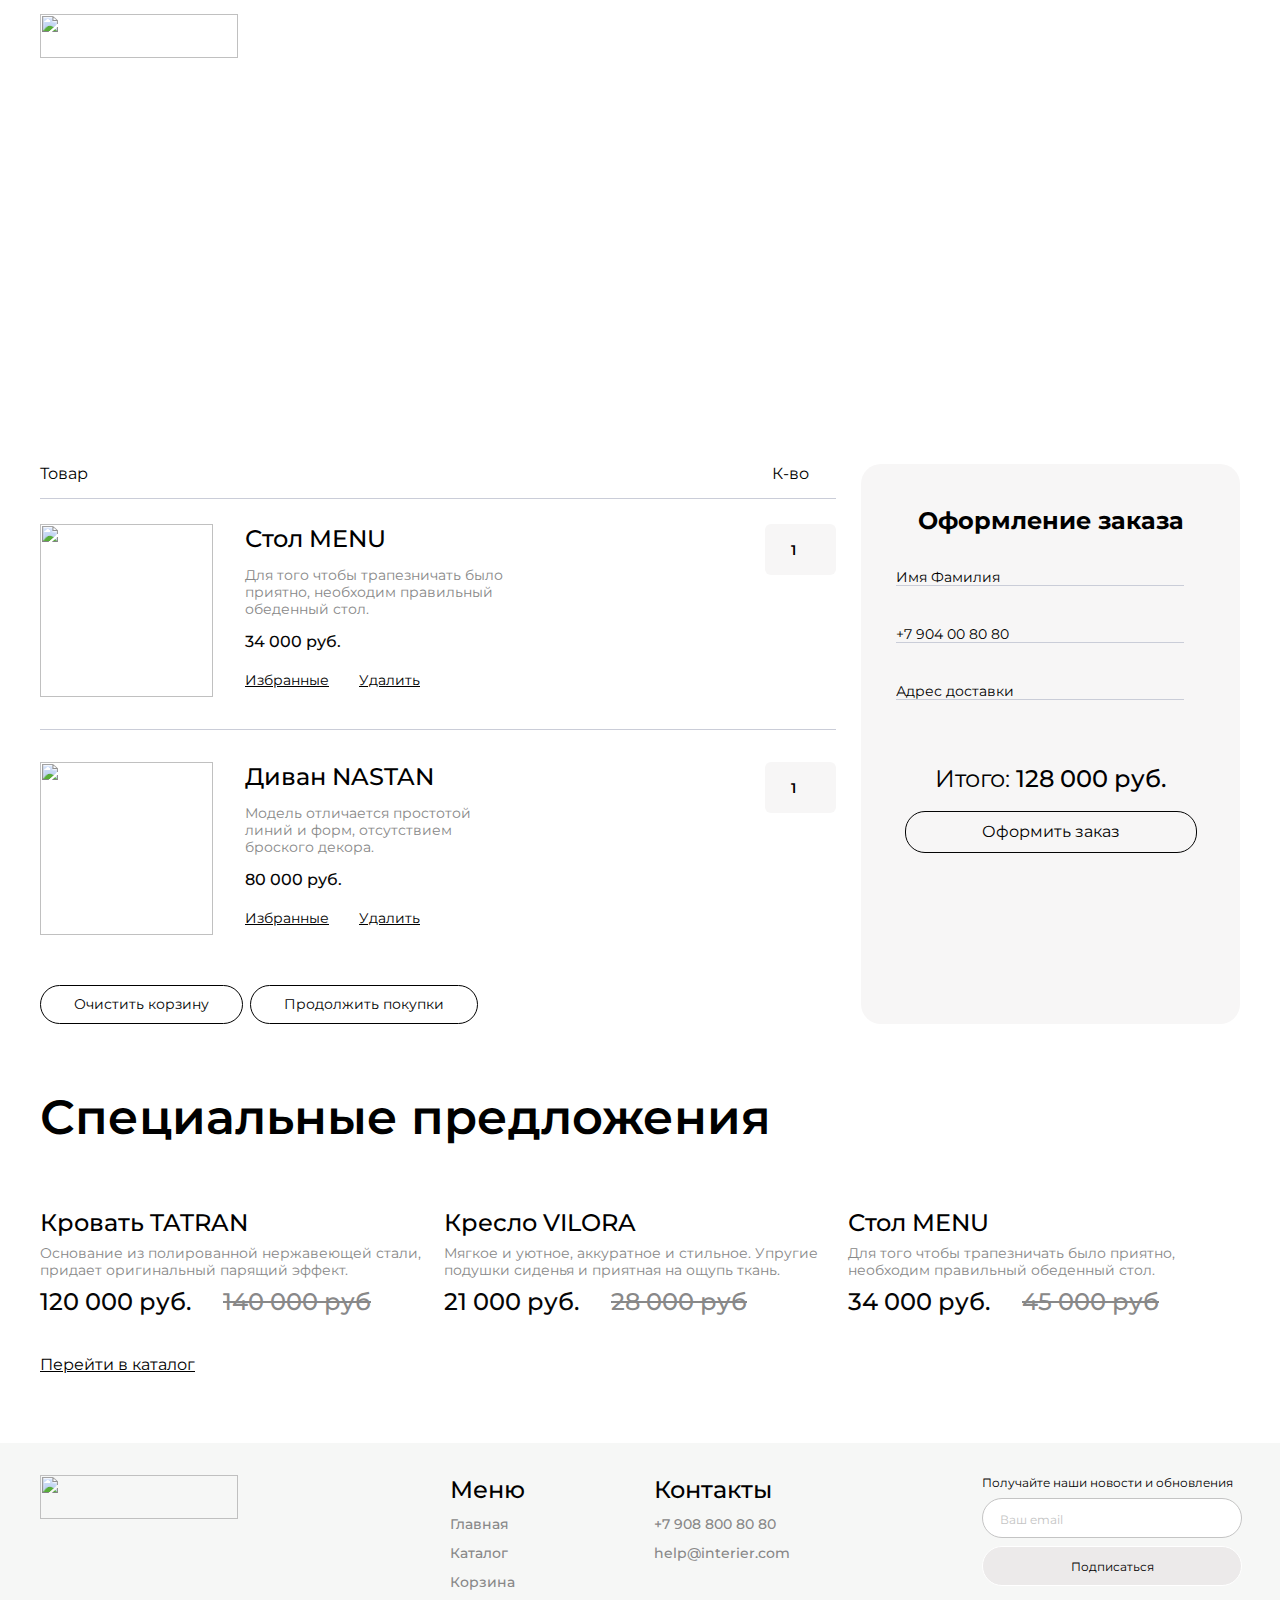
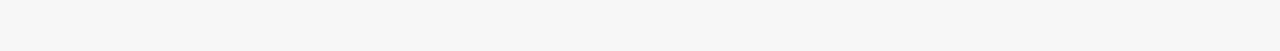
==== cart.html @ 1eb5e2a5 "Add files via upload" ====
<!DOCTYPE html>
<html lang="en">
<head>
    <meta charset="UTF-8">
    <meta name="viewport" content="width=device-width, initial-scale=1.0">
    <title>Магазин</title>
    <link rel="stylesheet" href="style.css">
</head>
<body>
    <section class="top top_cart center">
        <header class="header">
            <a href="index.html"><img class="logo" src="images/logo.svg"></a>
            <input class="header__input" type="text" placeholder="Поиск">
            <nav class="header__nav">
                <ul class="header__list">
                    <li><a class="header__link" href="catalog.html">Каталог</a></li>
                    <li><a class="header__link" href="cart.html">Корзина</a></li>
                </ul>
            </nav>
        </header>
        <h1 class="top__heading">Корзина</h1>
    </section>
    <section class="cart center">
        <div class="cart__content">
            <div class="cart__info">
                <p class="cart__text">Товар</p>
                <p class="cart__text">К-во</p>
            </div>
            <div class="cart__items">
                <div class="cart__item">
                    <div class="cart__item-left">
                        <img src="images/product6.jpeg" alt="" class="cart__item-image">
                        <div class="cart__item-info">
                            <h1 class="cart__item-name">Стол MENU</h1>
                            <p class="cart__item-description">Для того чтобы трапезничать было приятно, необходим правильный обеденный стол.</p>
                            <p class="cart__item-price">34 000 руб.</p>
                            <div class="cart__item-urls">
                                <a href="" class="cart__item-url">Избранные</a>
                                <a href="" class="cart__item-url">Удалить</a>
                            </div>
                        </div>
                    </div>
                    <input type="number" min="1" value="1" class="cart__item-input">
                </div>
                <div class="cart__item">
                    <div class="cart__item-left">
                        <img src="images/product9.jpeg" alt="" class="cart__item-image">
                        <div class="cart__item-info">
                            <h1 class="cart__item-name">Диван NASTAN</h1>
                            <p class="cart__item-description">Модель отличается простотой линий и форм, отсутствием броского декора. </p>
                            <p class="cart__item-price">80 000 руб.</p>
                            <div class="cart__item-urls">
                                <a href="" class="cart__item-url">Избранные</a>
                                <a href="" class="cart__item-url">Удалить</a>
                            </div>
                        </div>
                    </div>
                    <input type="number" min="1" value="1" class="cart__item-input">
                </div>
            </div>
            <div class="cart__buttons">
                <button class="cart__button">Очистить корзину</button>
                <button class="cart__button">Продолжить покупки</button>
            </div>
        </div>
        <form action="" class="cart__form">
            <h1 class="cart__form-heading">Оформление заказа</h1>
            <div class="cart__form-inputs">
                <input type="text" placeholder="Имя Фамилия" class="cart__form-input">
                <input type="tel" placeholder="+7 904 00 80 80" class="cart__form-input">
                <input type="text" placeholder="Адрес доставки" class="cart__form-input">
            </div>
            <h1 class="cart__form-total">Итого: <span class="cart__form-price">128 000 руб.</span></h1>
            <button class="cart__form-button">Оформить заказ</button>
        </form>
    </section>
    <section class="product-box center">
        <h2 class="product-box__text">Специальные предложения</h2>
        <section class="product-content">
            <article class="product">    
                <img src="images/catalog-1.jpeg" alt="">
                <h3 class="product__name">Кровать TATRAN</h3>
                <p class="product__description">Основание из полированной нержавеющей стали, придает оригинальный парящий эффект.</p>
                <div class="prices">
                    <p class="product__price">120 000 руб.</p>
                    <p class="product__price product__price_crossed">140 000 руб</p>
                </div>
            </article>
            <article class="product">    
                <img src="images/product5.jpeg" alt="">
                <h3 class="product__name">Кресло VILORA</h3>
                <p class="product__description">Мягкое и уютное, аккуратное и стильное. Упругие подушки сиденья и приятная на ощупь ткань. </p>
                <div class="prices">
                    <p class="product__price">21 000 руб.</p>
                    <p class="product__price product__price_crossed">28 000 руб</p>
                </div>
            </article>
            <article class="product">    
                <img src="images/catalog-3.jpeg" alt="">
                <h3 class="product__name">Стол MENU</h3>
                <p class="product__description">Для того чтобы трапезничать было приятно, необходим правильный обеденный стол.</p>
                <div class="prices">
                    <p class="product__price">34 000 руб.</p>
                    <p class="product__price product__price_crossed">45 000 руб</p>
                </div>
            </article>
        </section>
    </section>
    <div class="link-box center">
        <a href="" class="link-box__link">Перейти в каталог</a>
    </div>
    <footer class="footer center">
        <a href="index.html"><img src="images/darklogo.svg" alt="" class="logo"></a>
        <div class="footer__content">
            <div class="footer__info">
                <nav class="footer__item">
                    <h3 class="footer__text">Меню</h3>
                    <a href="" class="footer__url" href="index.html">Главная</a>
                    <a href="" class="footer__url" href="catalog.html">Каталог</a>
                    <a href="" class="footer__url" href="cart.html">Корзина</a>
                </nav>
                <div class="footer__item">
                    <h3 class="footer__text">Контакты</h3>
                    <a class="footer__url" href="tel:79088008080">+7 908 800 80 80</a>
                    <a class="footer__url" href="mailto:help@interier.com">help@interier.com</a>
                    <div class="networks">
                        <a href="/images/vk.svg"><img src="images/vk.svg" alt=""></a>
                        <a href="/images/telegram.svg"><img src="images/telegram.svg" alt=""></a>
                        <a href="/images/dzen.svg"><img src="images/dzen.svg" alt=""></a>
                    </div>
                </div>
            </div>
            <form action="" class="news">
                <p class="news__text">Получайте наши новости и обновления</p>
                <input class="news__input" placeholder="Ваш email" type="email">
                <button class="news__button">Подписаться</button>
            </form>
        </div>
    </footer>
</body>
</html>
---- style.css ----
@import url("https://fonts.googleapis.com/css2?family=Montserrat:wght@400;500;600;700&display=swap");
.top_cart {
  background-image: url(./images/cart_header.jpeg);
  height: 400px;
}

.top__heading {
  color: rgb(255, 255, 255);
  font-size: 64px;
  font-weight: 600;
  line-height: 70px;
  letter-spacing: 0%;
  text-align: left;
  margin-top: 127px;
}

.cart {
  display: grid;
  grid-template-columns: repeat(12, 1fr);
  margin-top: 64px;
}
.cart__content {
  grid-column: span 8;
}
.cart__form {
  grid-column: span 4;
}
.cart__info {
  display: flex;
  justify-content: space-between;
  border-bottom: 0.5px solid rgb(202, 205, 216);
}
.cart__text {
  color: rgb(0, 0, 0);
  font-size: 16px;
  font-weight: 400;
  line-height: 20px;
  letter-spacing: 0px;
  text-align: left;
  padding-bottom: 14px;
}
.cart__text:last-child {
  margin-right: 27px;
}
.cart__items {
  display: flex;
  gap: 32px;
  flex-direction: column;
}
.cart__items div:last-child {
  border: none;
  padding: 0;
  margin: 0;
}
.cart__item {
  margin-top: 25px;
  display: flex;
  justify-content: space-between;
  border-bottom: 0.5px solid rgb(202, 205, 216);
  padding-bottom: 32px;
}
.cart__item-left {
  display: flex;
  gap: 32px;
}
.cart__item-image {
  width: 173px;
  height: 173px;
}
.cart__item-info {
  display: flex;
  flex-direction: column;
  gap: 14px;
}
.cart__item-name {
  color: rgb(0, 0, 0);
  font-size: 24px;
  font-weight: 500;
  line-height: 29px;
  letter-spacing: 0px;
  text-align: left;
}
.cart__item-description {
  color: rgb(136, 136, 136);
  font-size: 14px;
  font-weight: 400;
  line-height: 17px;
  letter-spacing: 0%;
  text-align: left;
  width: 276px;
}
.cart__item-price {
  color: rgb(5, 5, 5);
  font-size: 16px;
  font-weight: 500;
  line-height: 20px;
  letter-spacing: 0%;
}
.cart__item-urls {
  display: flex;
  gap: 30px;
}
.cart__item-url {
  color: rgb(0, 0, 0);
  font-size: 14px;
  font-weight: 400;
  line-height: 210%;
  letter-spacing: 0px;
  text-align: center;
  text-decoration-line: underline;
}
.cart__item-url:hover {
  color: rgb(136, 136, 136);
  text-decoration: none;
}
.cart__item-input {
  width: 71px;
  height: 51px;
  border-radius: 6px;
  background: rgb(247, 246, 246);
  color: rgb(0, 0, 0);
  font-family: "Montserrat";
  font-size: 14px;
  font-weight: 600;
  line-height: 210%;
  letter-spacing: 0px;
  text-align: center;
  border: none;
}
.cart__buttons {
  display: flex;
  gap: 7px;
}
.cart__button {
  color: rgb(2, 2, 2);
  font-family: "Montserrat";
  font-size: 14px;
  font-weight: 400;
  line-height: 17px;
  letter-spacing: 0px;
  text-align: center;
  padding: 10px 33px;
  box-sizing: border-box;
  border: 1px solid rgb(0, 0, 0);
  border-radius: 50px;
  background: transparent;
  margin-top: 50px;
}
.cart__form {
  border-radius: 20px;
  background: rgb(247, 246, 246);
  padding-top: 42px;
  padding-bottom: 148px;
  text-align: center;
  width: 379px;
  margin-left: 25px;
}
.cart__form-heading {
  color: rgb(0, 0, 0);
  font-size: 24px;
  font-weight: 700;
  line-height: 29px;
  letter-spacing: 0px;
  text-align: center;
}
.cart__form-inputs {
  margin-top: 35px;
  margin-right: 56px;
  margin-left: 35px;
  display: flex;
  flex-direction: column;
  gap: 41px;
  margin-bottom: 64px;
  color: rgb(0, 0, 0);
  font-family: "Montserrat";
  font-size: 14px;
  font-weight: 400;
  line-height: 17px;
  letter-spacing: 0px;
  text-align: center;
}
.cart__form-input {
  border: none;
  border-bottom: 1px solid rgb(202, 205, 216);
  background-color: transparent;
}
.cart__form-input::-moz-placeholder {
  color: rgb(0, 0, 0);
  font-family: "Montserrat";
  font-size: 14px;
  font-weight: 400;
  line-height: 17px;
  letter-spacing: 0px;
}
.cart__form-input::placeholder {
  color: rgb(0, 0, 0);
  font-family: "Montserrat";
  font-size: 14px;
  font-weight: 400;
  line-height: 17px;
  letter-spacing: 0px;
}
.cart__form-total {
  color: rgb(0, 0, 0);
  font-size: 24px;
  font-weight: 400;
  line-height: 29px;
  letter-spacing: 0px;
}
.cart__form-price {
  font-weight: 500;
}
.cart__form-button {
  box-sizing: border-box;
  border: 1px solid rgb(4, 4, 4);
  border-radius: 20px;
  padding: 10px 76px;
  margin-top: 18px;
  font-family: "Montserrat";
  background: transparent;
  font-size: 16px;
  font-weight: 400;
  line-height: 20px;
  letter-spacing: 0px;
  text-align: center;
}

* {
  margin: 0;
  padding: 0;
}

body {
  font-family: "Montserrat";
}

header {
  height: 76px;
  display: flex;
  justify-content: space-between;
  align-items: center;
  border-bottom: 0.5px solid rgba(255, 255, 255, 0.8);
}

ul {
  list-style-type: none;
}

.top {
  background-repeat: no-repeat;
  background-size: cover;
}

.top_index {
  background-image: url(./images/index.jpeg);
  height: 735px;
}

.top_catalog {
  background-image: url(./images/catalog.jpeg);
  height: 400px;
}

.top__text {
  font-size: 64px;
  font-weight: 600;
  line-height: 70px;
  letter-spacing: 0%;
  color: white;
  margin-top: 127px;
}

.logo {
  font-size: 36px;
  font-weight: 600;
  line-height: 44px;
  letter-spacing: 0%;
  text-align: left;
  width: 198px;
  height: 44px;
}

.header__list {
  display: flex;
  align-items: center;
  gap: 32px;
}

.header__input {
  box-sizing: border-box;
  border: 1px solid rgb(255, 255, 255);
  border-radius: 20px;
  width: 288px;
  height: 41px;
  background: transparent;
  padding-left: 32px;
}

.header__input::-moz-placeholder {
  color: rgb(255, 255, 255);
  font-family: "Montserrat";
  font-size: 16px;
  font-weight: 400;
  line-height: 20px;
  letter-spacing: 0%;
  text-align: left;
}

.header__input::placeholder {
  color: rgb(255, 255, 255);
  font-family: "Montserrat";
  font-size: 16px;
  font-weight: 400;
  line-height: 20px;
  letter-spacing: 0%;
  text-align: left;
}

.header__nav {
  width: 190px;
  display: flex;
  flex-direction: row;
  justify-content: center;
}

.header__link {
  font-size: 16px;
  line-height: 20px;
  text-decoration: none;
  color: white;
  font-weight: 400;
}

.header__link:hover, .footer__url:hover, .filters__url:hover {
  text-decoration: underline;
}

.start {
  color: #fff;
}

.start__text {
  font-size: 64px;
  font-weight: 600;
  line-height: 70px;
  letter-spacing: 0%;
  text-align: left;
  margin-top: 64px;
  margin-bottom: 16px;
}

.start__text2 {
  font-size: 24px;
  line-height: 32px;
  margin-bottom: 16px;
  font-weight: 400;
}

.start__link {
  font-size: 16px;
  line-height: 24px;
  color: #fff;
}

.start__link:hover {
  text-decoration: none;
}

.filters-box {
  margin-top: 64px;
  margin-bottom: 41px;
  display: flex;
  justify-content: space-between;
  align-items: baseline;
}

.filters {
  display: flex;
  gap: 10px;
}

.filter {
  font-family: "Montserrat";
  font-size: 16px;
  font-weight: 500;
  line-height: 20px;
  letter-spacing: 0%;
  text-align: left;
  box-sizing: border-box;
  border: 1px solid rgb(196, 196, 196);
  border-radius: 20px;
  padding: 10px 23px;
  background-color: white;
}

.filter__triangle {
  margin-left: 10px;
}

.filters__url {
  font-size: 16px;
  font-weight: 400;
  line-height: 32px;
  letter-spacing: 0%;
  text-decoration: none;
  color: black;
}

.for-box {
  margin-top: 64px;
}

.for-box__text {
  font-size: 48px;
  font-weight: 600;
  line-height: 59px;
  letter-spacing: 0%;
  margin-bottom: 32px;
}

.for {
  display: grid;
  gap: 32px;
  grid-template-columns: repeat(12, 1fr);
  grid-template-rows: 1fr 1fr;
}

.for__item {
  height: 415px;
  grid-column: span 4;
  color: rgb(255, 255, 255);
  font-family: "Montserrat";
  font-size: 34px;
  font-weight: 600;
  line-height: 41px;
  letter-spacing: 0%;
  display: flex;
  align-items: center;
  justify-content: center;
}

.for__item_big {
  grid-column: span 6;
}

.for__item_1 {
  background: url(images/for-1.jpeg);
}

.for__item_2 {
  background: url(images/for-2.jpeg);
}

.for__item_3 {
  background: url(images/for-3.jpeg);
}

.for__item_4 {
  background: url(images/for-4.jpeg);
}

.for__item_5 {
  background: url(images/for-5.jpeg);
}

.product-content {
  display: flex;
  flex-wrap: wrap;
  gap: 13px;
}

.product-box {
  margin-top: 64px;
}

.product {
  width: 391px;
}

.product-box__text {
  font-weight: 600;
  font-size: 48px;
  line-height: 59px;
  color: #000000;
  margin-bottom: 32px;
}

.product__name {
  font-weight: 500;
  font-size: 24px;
  line-height: 29px;
  color: #000000;
  margin-bottom: 8px;
  margin-top: 10px;
}

.product__description {
  font-size: 14px;
  line-height: 17px;
  color: #888888;
  margin-bottom: 8px;
}

.product__price {
  font-weight: 500;
  font-size: 24px;
  line-height: 29px;
  color: #050505;
  padding-bottom: 19px;
}

.product__price_crossed {
  text-decoration-line: line-through;
  color: #888888;
}

.prices {
  display: flex;
  gap: 32px;
}

.center {
  padding-left: calc(50% - 600px);
  padding-right: calc(50% - 600px);
}

.link-box {
  margin-top: 20px;
  margin-bottom: 30px;
  color: black;
  height: 58px;
}

.link-box__link {
  color: black;
}

footer {
  background-color: #F6F7F6;
  display: flex;
  padding-top: 32px;
  padding-bottom: 58px;
}

.footer__item {
  display: flex;
  flex-direction: column;
  gap: 12px;
}

.footer__info {
  display: flex;
  gap: 129px;
}

.footer__content {
  display: flex;
  flex-direction: row;
  margin-left: 212px;
}

.footer__text {
  font-weight: 500;
  font-size: 24px;
  line-height: 29px;
  color: #000;
}

.footer__url {
  font-weight: 500;
  font-size: 14px;
  line-height: 17px;
  color: #888;
  text-decoration: none;
}

.networks {
  display: flex;
  gap: 20px;
}

.news {
  display: flex;
  flex-direction: column;
  margin-left: 192px;
}

.news__text {
  font-size: 12px;
  font-weight: 400;
  line-height: 15px;
  letter-spacing: 0%;
  text-align: left;
  margin-bottom: 8px;
}

.news__input {
  background: #FFFFFF;
  border: 1px solid #C4C4C4;
  box-sizing: border-box;
  border-radius: 20px;
  font-weight: normal;
  font-size: 15px;
  line-height: 18px;
  color: #c4c4c4;
  width: 260px;
  height: 40px;
  padding-left: 17px;
}

.news__input::-moz-placeholder {
  color: rgb(196, 196, 196);
  font-family: "Montserrat";
  font-size: 12px;
  font-weight: 400;
  line-height: 15px;
  letter-spacing: 0%;
  text-align: left;
}

.news__input::placeholder {
  color: rgb(196, 196, 196);
  font-family: "Montserrat";
  font-size: 12px;
  font-weight: 400;
  line-height: 15px;
  letter-spacing: 0%;
  text-align: left;
}

.news__button {
  background: rgba(222, 215, 215, 0.41);
  border: 1px solid #FFFFFF;
  box-sizing: border-box;
  border-radius: 20px;
  width: 260px;
  height: 40px;
  font-size: 15px;
  line-height: 18px;
  color: #000;
  margin-top: 8px;
  color: rgb(0, 0, 0);
  font-family: "Montserrat";
  font-size: 12px;
  font-weight: 400;
  line-height: 15px;
  letter-spacing: 0%;
}/*# sourceMappingURL=style.css.map */
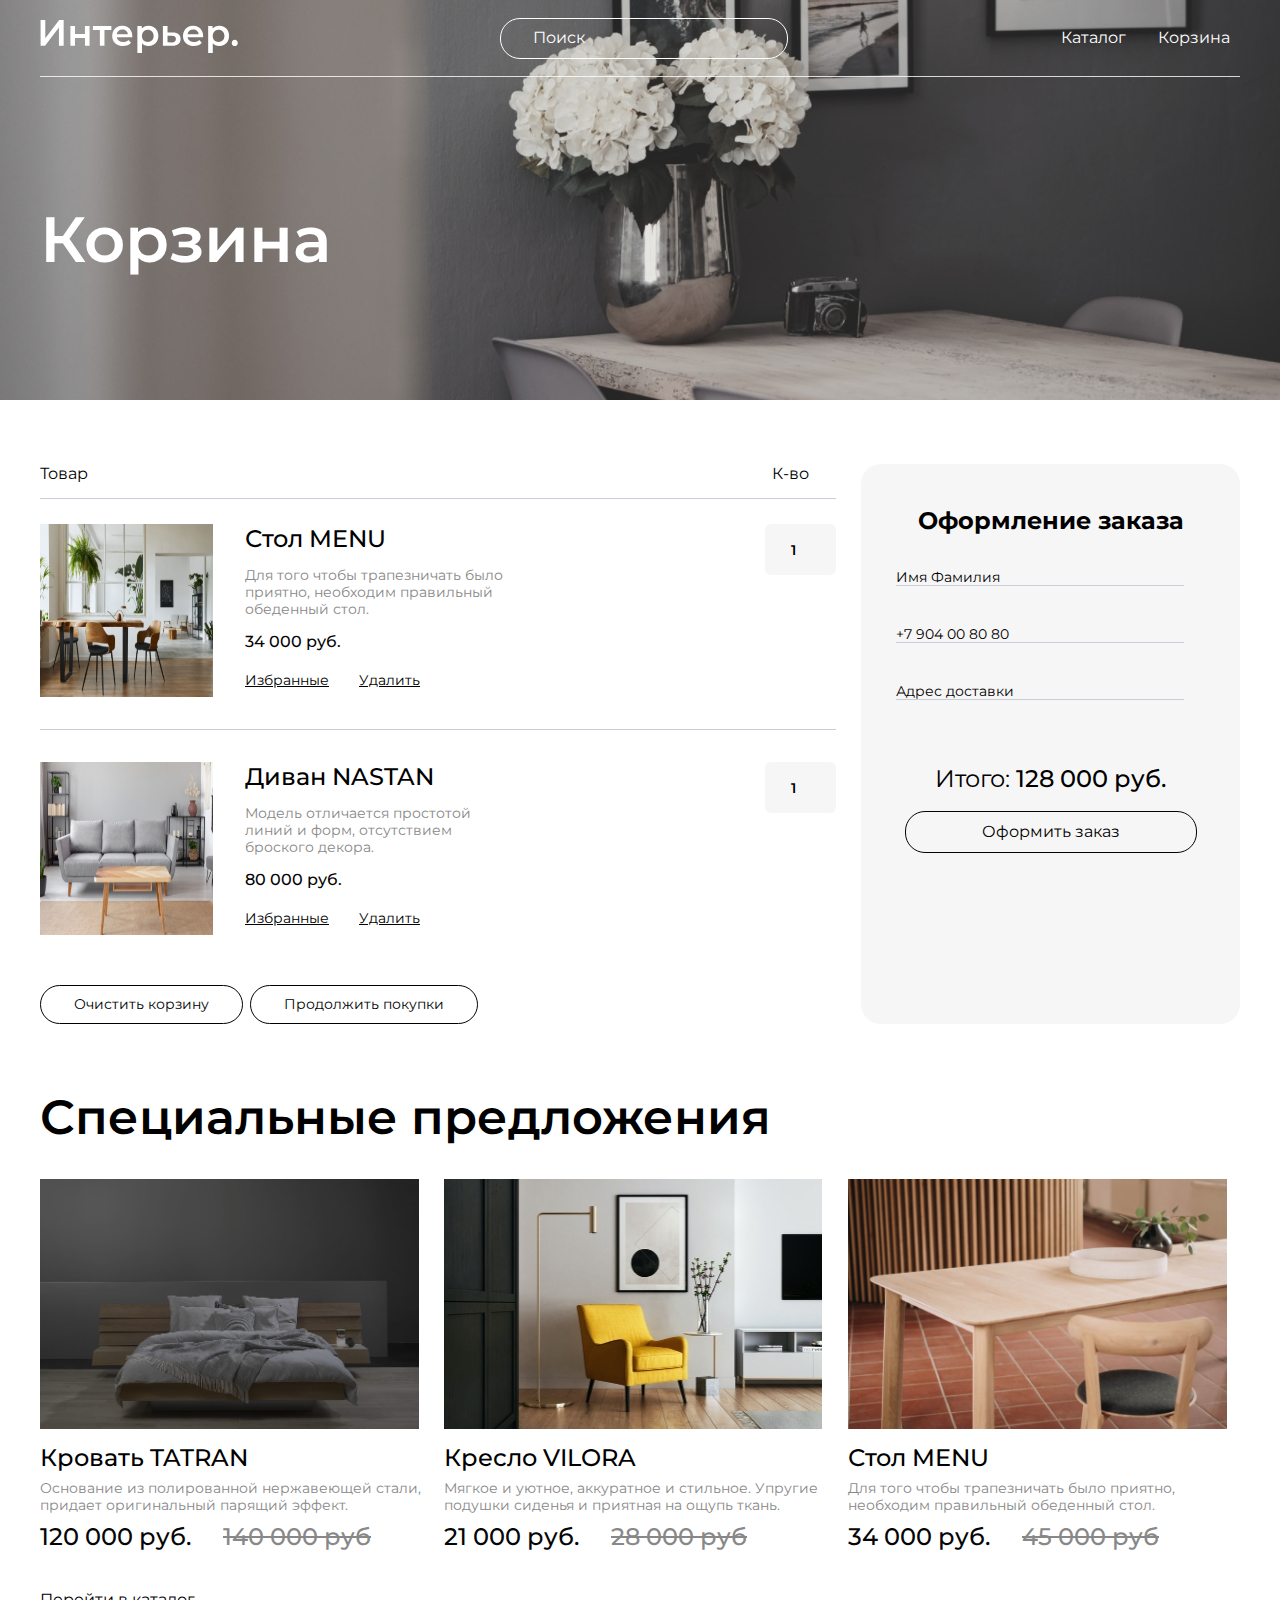
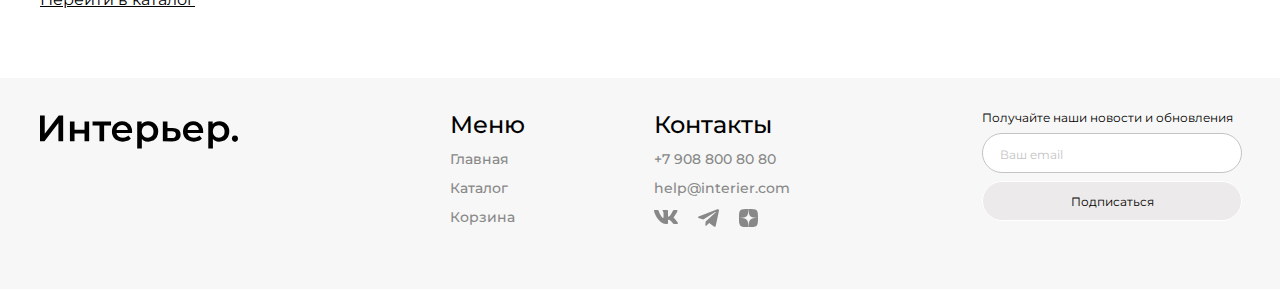
==== commit b0f4b6de: "filters" ====
--- a/cart.html
+++ b/cart.html
@@ -71,7 +71,7 @@
                 <input type="text" placeholder="Адрес доставки" class="cart__form-input">
             </div>
             <h1 class="cart__form-total">Итого: <span class="cart__form-price">128 000 руб.</span></h1>
-            <button class="cart__form-button">Оформить заказ</button>
+            <button class="cart__form-button" type="submit">Оформить заказ</button>
         </form>
     </section>
     <section class="product-box center">
--- a/style.css
+++ b/style.css
@@ -225,35 +225,8 @@
   text-align: center;
 }
 
-* {
-  margin: 0;
-  padding: 0;
-}
-
-body {
-  font-family: "Montserrat";
-}
-
-header {
-  height: 76px;
-  display: flex;
-  justify-content: space-between;
-  align-items: center;
-  border-bottom: 0.5px solid rgba(255, 255, 255, 0.8);
-}
-
-ul {
-  list-style-type: none;
-}
-
-.top {
-  background-repeat: no-repeat;
-  background-size: cover;
-}
-
-.top_index {
-  background-image: url(./images/index.jpeg);
-  height: 735px;
+fieldset {
+  border: none;
 }
 
 .top_catalog {
@@ -268,6 +241,353 @@
   letter-spacing: 0%;
   color: white;
   margin-top: 127px;
+}
+
+.filters-box {
+  margin-top: 64px;
+  margin-bottom: 41px;
+  display: flex;
+  justify-content: space-between;
+  align-items: baseline;
+}
+
+.filters {
+  display: flex;
+  gap: 10px;
+}
+.filters__url {
+  font-size: 16px;
+  font-weight: 400;
+  line-height: 32px;
+  letter-spacing: 0%;
+  text-decoration: none;
+  color: black;
+}
+
+.filter {
+  font-family: "Montserrat";
+  font-size: 16px;
+  font-weight: 500;
+  line-height: 20px;
+  letter-spacing: 0%;
+  text-align: left;
+  box-sizing: border-box;
+  border: 1px solid rgb(196, 196, 196);
+  border-radius: 20px;
+  padding: 10px 23px;
+  background-color: white;
+}
+
+.form {
+  display: none;
+  flex-direction: column;
+  box-sizing: border-box;
+  padding: 40px 48px;
+  position: absolute;
+  background-color: white;
+  top: 515px;
+  right: 575px;
+  box-shadow: 2px 2px 2px rgba(0, 0, 0, 0.2), -2px -2px 2px rgba(0, 0, 0, 0.2);
+}
+.form__content {
+  display: flex;
+  justify-content: space-between;
+  padding-bottom: 36px;
+}
+.form__time-radio {
+  display: none;
+}
+.form__time-radio + label {
+  position: relative;
+  cursor: pointer;
+  padding-left: 29px;
+}
+.form__time-radio + label::before {
+  content: "";
+  box-sizing: border-box;
+  border: 1px solid rgb(136, 136, 136);
+  border-radius: 50%;
+  width: 15px;
+  height: 15px;
+  position: absolute;
+  left: 0;
+  top: 1px;
+}
+.form__time-radio:checked + label:after {
+  content: "";
+  position: absolute;
+  left: 6px;
+  top: 30%;
+  transform: translateY(-50%);
+  width: 6.5px;
+  height: 4.5px;
+  border: solid #000;
+  border-width: 0px 0px 1px 1px;
+  transform: rotate(-55deg) translateY(-50%);
+}
+.form__time-radio:checked + label::before {
+  border-color: black;
+}
+.form__runner::-webkit-slider-thumb {
+  -webkit-appearance: none;
+  appearance: none;
+}
+.form__runner::-webkit-slider-runnable-track {
+  -webkit-appearance: none;
+  appearance: none;
+  height: 1px;
+  background: #000;
+}
+.form__runner::-moz-range-thumb {
+  -moz-appearance: none;
+  appearance: none;
+  width: 8px;
+  height: 8px;
+  background: #000;
+  border-radius: 50%;
+}
+.form__runner::-moz-range-track {
+  -moz-appearance: none;
+  appearance: none;
+  height: 1px;
+  background: #000;
+}
+.form__runners {
+  position: relative;
+}
+.form__runner:last-child {
+  position: absolute;
+  left: 0;
+}
+.form__runner-heading {
+  color: rgb(0, 0, 0);
+  font-size: 14px;
+  font-weight: 400;
+  line-height: 17px;
+  letter-spacing: 0%;
+  text-align: left;
+}
+.form__fieldset_colors {
+  width: 189px;
+}
+.form__colors {
+  display: flex;
+  flex-wrap: wrap;
+  gap: 14px;
+}
+.form__color {
+  display: none;
+}
+.form__color + label {
+  position: relative;
+  padding-left: 15px;
+  width: 0px;
+  cursor: pointer;
+}
+.form__color + label::before {
+  content: "";
+  box-sizing: border-box;
+  width: 15px;
+  height: 15px;
+  position: absolute;
+  left: 0;
+  top: 1px;
+}
+.form__color:checked + label:after {
+  content: "";
+  position: absolute;
+  left: 6px;
+  top: 30%;
+  transform: translateY(-50%);
+  width: 6.5px;
+  height: 4.5px;
+  border: solid #000;
+  border-width: 0px 0px 1px 1px;
+  transform: rotate(-55deg) translateY(-50%);
+}
+.form__color:checked + label::before {
+  border: 1px solid #000;
+}
+.form__room-type {
+  display: none;
+}
+.form__room-type + label {
+  position: relative;
+  padding-left: 29px;
+  cursor: pointer;
+  color: rgb(0, 0, 0);
+  font-size: 14px;
+  font-weight: 400;
+  line-height: 17px;
+  letter-spacing: 0%;
+  text-align: left;
+}
+.form__room-type:checked + label::before {
+  border: 1px solid #000;
+}
+.form__room-type + label::before {
+  content: "";
+  box-sizing: border-box;
+  border: 1px solid rgb(136, 136, 136);
+  width: 15px;
+  height: 15px;
+  position: absolute;
+  left: 0;
+  top: 1px;
+}
+.form__room-type:checked + label:after {
+  content: "";
+  position: absolute;
+  left: 6px;
+  top: 30%;
+  transform: translateY(-50%);
+  width: 6.5px;
+  height: 4.5px;
+  border: solid #000;
+  border-width: 0px 0px 1px 1px;
+  transform: rotate(-55deg) translateY(-50%);
+}
+.form__button-submit {
+  border: 1px solid black;
+  border-radius: 20px;
+  padding: 10px 0;
+  background: #fff;
+  color: rgb(0, 0, 0);
+  font-family: "Montserrat";
+  font-size: 16px;
+  font-weight: 400;
+  line-height: 20px;
+  letter-spacing: 0px;
+  align-self: flex-end;
+  width: 190px;
+  text-align: center;
+}
+.form__times {
+  display: flex;
+  flex-direction: column;
+  gap: 14px;
+}
+.form__heading {
+  margin-bottom: 14px;
+  color: rgb(0, 0, 0);
+  font-size: 16px;
+  font-weight: 500;
+  line-height: 20px;
+  letter-spacing: 0%;
+  text-align: left;
+}
+.form__heading:first-child {
+  margin-bottom: 16px;
+}
+.form__left {
+  display: flex;
+  gap: 32px;
+  flex-direction: column;
+  margin-right: 65px;
+  width: 190.5px;
+}
+.form__room-types {
+  display: flex;
+  flex-direction: column;
+  gap: 14px;
+  padding-right: 36px;
+}
+.form__fieldset_price {
+  width: 190.5px;
+}
+
+#white + label::before {
+  background: white;
+  border: 1px solid rgb(136, 136, 136);
+}
+
+#black + label::before {
+  background: black;
+}
+
+#gray + label::before {
+  background: gray;
+}
+
+#red + label::before {
+  background: red;
+}
+
+#orange + label::before {
+  background: orange;
+}
+
+#yellow + label::before {
+  background: yellow;
+}
+
+#green + label::before {
+  background: rgb(0, 191, 42);
+}
+
+#light-green + label::before {
+  background: rgb(28, 204, 151);
+}
+
+#blue + label::before {
+  background: rgb(0, 159, 227);
+}
+
+#darkblue + label::before {
+  background: rgb(0, 10, 248);
+}
+
+#purple + label::before {
+  background: rgb(103, 16, 214);
+}
+
+#violet + label::before {
+  background: rgb(157, 13, 181);
+}
+
+#light-pink + label::before {
+  background: rgb(216, 154, 255);
+}
+
+#pink + label::before {
+  background: rgb(255, 101, 166);
+}
+
+* {
+  margin: 0;
+  padding: 0;
+}
+
+body {
+  font-family: "Montserrat";
+}
+
+header {
+  height: 76px;
+  display: flex;
+  justify-content: space-between;
+  align-items: center;
+  border-bottom: 0.5px solid rgba(255, 255, 255, 0.8);
+}
+
+ul {
+  list-style-type: none;
+}
+
+button:hover {
+  background-color: black;
+  color: white;
+  cursor: pointer;
+}
+
+.top {
+  background-repeat: no-repeat;
+  background-size: cover;
+}
+
+.top_index {
+  background-image: url(./images/index.jpeg);
+  height: 735px;
 }
 
 .logo {
@@ -364,46 +684,6 @@
 
 .start__link:hover {
   text-decoration: none;
-}
-
-.filters-box {
-  margin-top: 64px;
-  margin-bottom: 41px;
-  display: flex;
-  justify-content: space-between;
-  align-items: baseline;
-}
-
-.filters {
-  display: flex;
-  gap: 10px;
-}
-
-.filter {
-  font-family: "Montserrat";
-  font-size: 16px;
-  font-weight: 500;
-  line-height: 20px;
-  letter-spacing: 0%;
-  text-align: left;
-  box-sizing: border-box;
-  border: 1px solid rgb(196, 196, 196);
-  border-radius: 20px;
-  padding: 10px 23px;
-  background-color: white;
-}
-
-.filter__triangle {
-  margin-left: 10px;
-}
-
-.filters__url {
-  font-size: 16px;
-  font-weight: 400;
-  line-height: 32px;
-  letter-spacing: 0%;
-  text-decoration: none;
-  color: black;
 }
 
 .for-box {
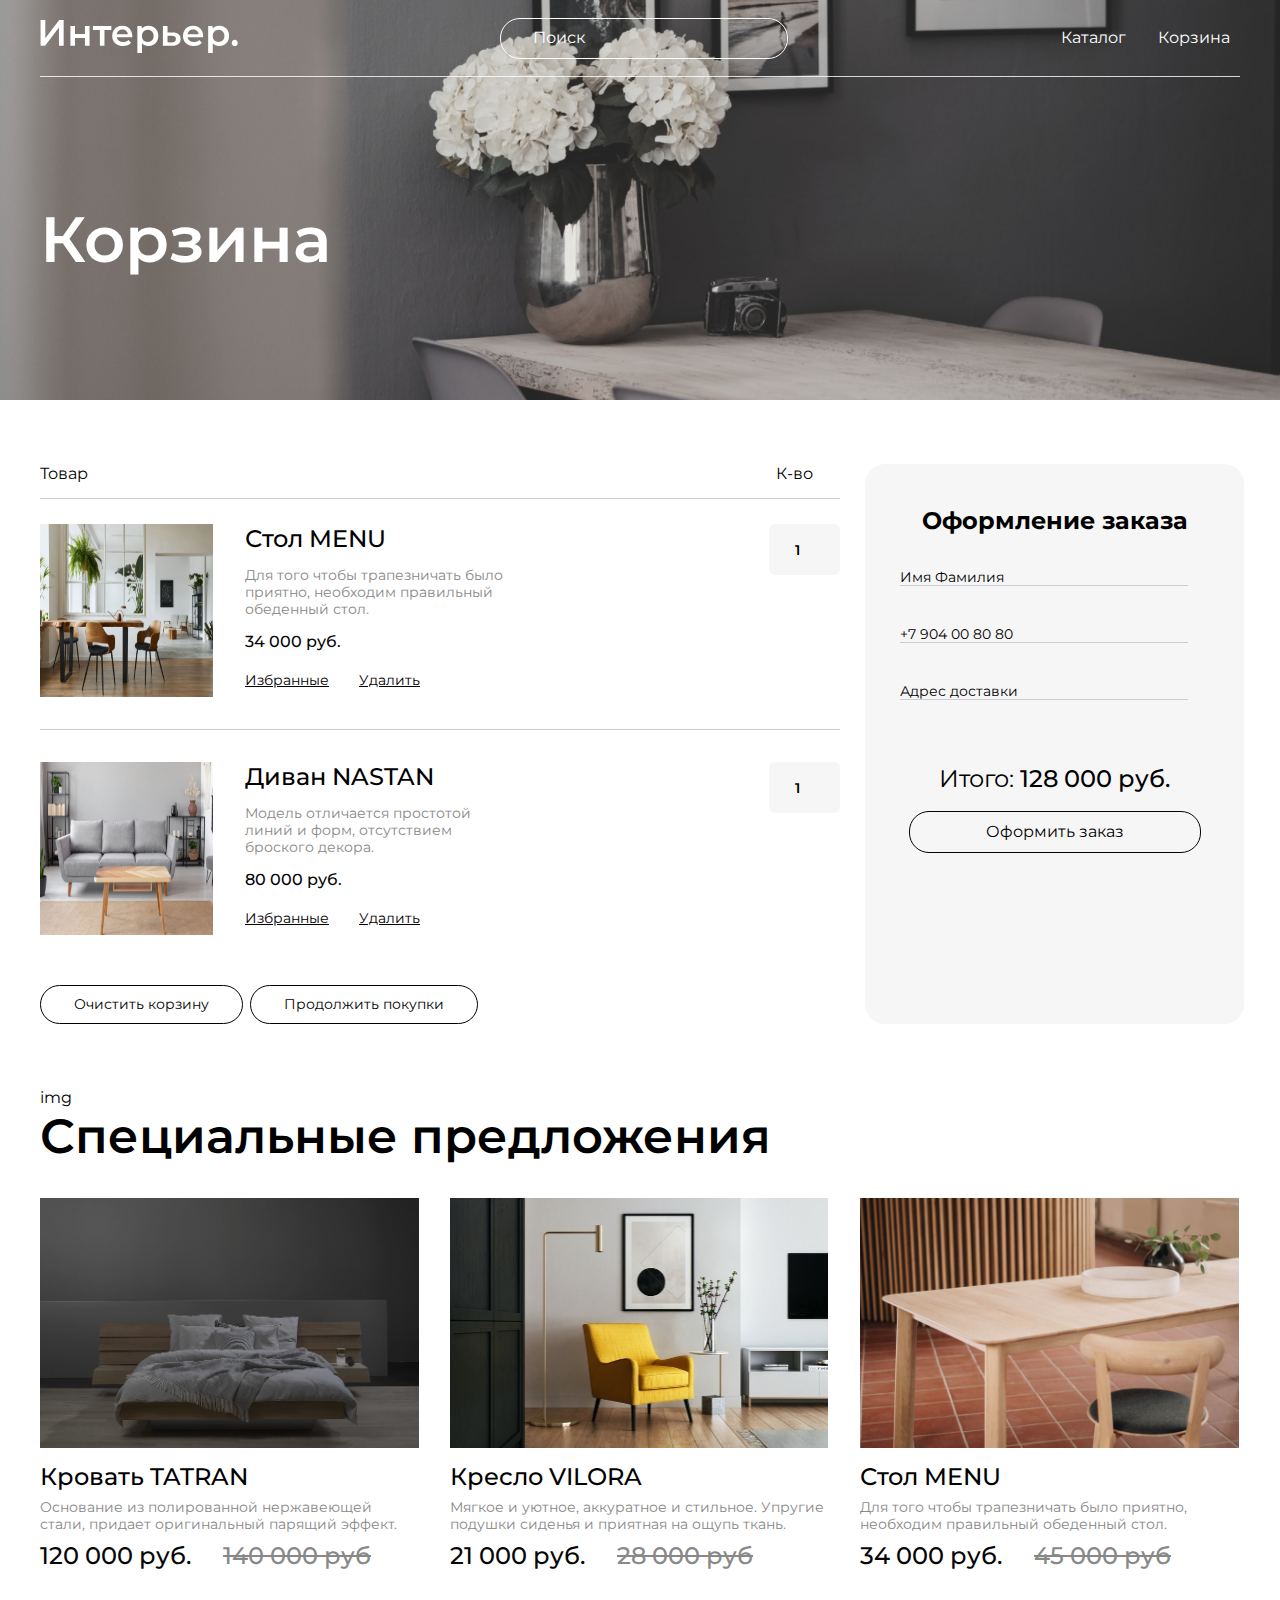
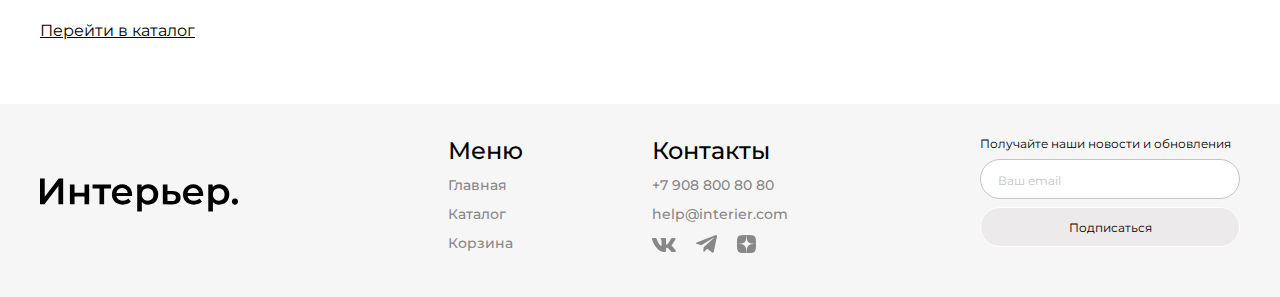
==== commit 4a6993a8: "end" ====
--- a/cart.html
+++ b/cart.html
@@ -9,7 +9,7 @@
 <body>
     <section class="top top_cart center">
         <header class="header">
-            <a href="index.html"><img class="logo" src="images/logo.svg"></a>
+            <a href="index.html"><img class="header__logo" src="images/logo.svg" alt="img"></a>
             <input class="header__input" type="text" placeholder="Поиск">
             <nav class="header__nav">
                 <ul class="header__list">
@@ -17,6 +17,55 @@
                     <li><a class="header__link" href="cart.html">Корзина</a></li>
                 </ul>
             </nav>
+            <div class="header__nav-mob">
+                <a href="#">
+                    <svg width="19.000000" height="19.000000" viewBox="0 0 19 19" fill="none" xmlns="http://www.w3.org/2000/svg" xmlns:xlink="http://www.w3.org/1999/xlink">
+                    <defs>
+                        <clipPath id="clip352_123">
+                            <rect id="gg:search" rx="0.000000" width="18.000000" height="18.000000" transform="translate(0.500000 0.500000)" fill="white" fill-opacity="0"/>
+                        </clipPath>
+                    </defs>
+                    <rect id="gg:search" rx="0.000000" width="18.000000" height="18.000000" transform="translate(0.500000 0.500000)" fill="#FFFFFF" fill-opacity="0"/>
+                    <g clip-path="url(#clip352_123)">
+                        <path id="Vector" d="M13.97 10.98C14.96 9.7 16.12 8.59 15.97 6.98C15.82 5.38 15.18 4.06 13.97 2.99C12.77 1.93 10.59 0.95 8.98 1C7.37 1.05 6.13 1.85 4.99 2.99C3.85 4.13 3.05 5.37 3 6.98C2.95 8.6 3.93 10.76 4.99 11.97C6.06 13.18 7.38 13.82 8.98 13.97C10.59 14.12 11.7 12.96 12.98 11.97L16.97 15.96C17.07 15.96 17.87 16 17.96 15.96C18 15.87 17.96 15.07 17.96 14.97L13.97 10.98ZM12.98 3.99C13.42 4.43 13.73 5.41 13.97 5.99C14.22 6.56 13.97 6.36 13.97 6.98C13.98 7.61 14.21 8.4 13.97 8.98C13.73 9.56 13.42 10.53 12.98 10.98C12.53 11.42 11.56 11.73 10.98 11.97C10.4 12.21 9.61 11.98 8.98 11.97C8.36 11.97 8.56 12.22 7.99 11.97C7.41 11.73 6.43 11.42 5.99 10.98C5.11 10.08 4.99 8.24 4.99 6.98C5 5.73 5.1 4.88 5.99 3.99C6.88 3.1 7.73 3 8.98 2.99C10.24 2.99 12.08 3.11 12.98 3.99Z" fill="#FFFFFF" fill-opacity="1.000000" fill-rule="evenodd"/>
+                        <path id="Vector" d="M16.18 7.25Q16.18 7.11 16.17 6.97Q16.05 5.71 15.55 4.7Q15.51 4.63 15.48 4.57Q14.98 3.61 14.11 2.84Q13.64 2.43 13.01 2.05Q12.39 1.68 11.71 1.39Q10.99 1.1 10.32 0.94Q9.59 0.78 8.98 0.8Q8.56 0.81 8.15 0.89Q7.41 1.04 6.72 1.41Q5.8 1.9 4.85 2.85Q3.9 3.8 3.41 4.72Q3.05 5.39 2.9 6.11Q2.81 6.54 2.8 6.98Q2.78 7.59 2.94 8.32Q3.1 8.99 3.39 9.71Q3.68 10.39 4.05 11.01Q4.43 11.64 4.84 12.11Q5.62 12.98 6.58 13.49Q6.64 13.52 6.7 13.55Q7.71 14.05 8.97 14.17Q9.11 14.18 9.25 14.18Q10.08 14.18 10.91 13.74Q11.3 13.53 11.75 13.2Q12.02 13 12.55 12.57Q12.79 12.37 12.96 12.24L16.88 16.16L16.97 16.16Q16.99 16.16 17.12 16.17Q17.45 16.18 17.62 16.18Q17.95 16.19 18.04 16.15L18.12 16.12L18.15 16.04Q18.19 15.95 18.18 15.62Q18.18 15.45 18.17 15.12Q18.16 14.99 18.16 14.97L18.16 14.88L14.24 10.96Q14.37 10.79 14.58 10.54Q15.01 10.01 15.21 9.74Q15.54 9.29 15.74 8.91Q16.18 8.08 16.18 7.25ZM13.97 10.98C14.12 10.78 14.27 10.6 14.42 10.41C15.28 9.36 16.1 8.35 15.97 6.98C15.82 5.38 15.18 4.06 13.97 2.99C12.77 1.93 10.59 0.95 8.98 1C7.37 1.05 6.13 1.85 4.99 2.99C3.85 4.13 3.05 5.37 3 6.98C2.95 8.6 3.93 10.76 4.99 11.97C6.06 13.18 7.38 13.82 8.98 13.97C10.35 14.1 11.36 13.28 12.42 12.42C12.6 12.27 12.79 12.12 12.98 11.97L16.97 15.96C16.99 15.96 17.05 15.97 17.12 15.97L17.13 15.97C17.39 15.98 17.89 16 17.96 15.96C18 15.89 17.98 15.39 17.97 15.13C17.97 15.05 17.96 14.99 17.96 14.97L13.97 10.98ZM12.98 3.99C13.42 4.43 13.73 5.41 13.97 5.99C14.12 6.32 14.09 6.39 14.05 6.52C14.01 6.61 13.97 6.72 13.97 6.98C13.97 7.19 14 7.41 14.03 7.63C14.08 8.1 14.13 8.59 13.97 8.98C13.73 9.56 13.42 10.53 12.98 10.98C12.53 11.42 11.56 11.73 10.98 11.97C10.59 12.14 10.1 12.08 9.63 12.03C9.41 12 9.19 11.97 8.98 11.97C8.72 11.97 8.61 12.01 8.52 12.05C8.39 12.09 8.32 12.12 7.99 11.97C7.41 11.73 6.43 11.42 5.99 10.98C5.11 10.08 4.99 8.24 4.99 6.98C5 5.73 5.1 4.88 5.99 3.99C6.88 3.1 7.73 3 8.98 2.99C10.24 2.99 12.08 3.11 12.98 3.99ZM13.63 5.66Q13.74 5.94 13.79 6.06Q13.87 6.27 13.88 6.35Q13.88 6.38 13.86 6.45Q13.82 6.56 13.8 6.65Q13.77 6.79 13.77 6.98Q13.77 7.2 13.83 7.65Q13.88 8.12 13.88 8.33Q13.88 8.68 13.79 8.9Q13.74 9.01 13.65 9.26Q13.42 9.86 13.28 10.14Q13.05 10.62 12.83 10.83Q12.62 11.05 12.15 11.28Q11.86 11.42 11.26 11.65Q11.01 11.74 10.9 11.79Q10.68 11.88 10.33 11.88Q10.12 11.88 9.65 11.83Q9.2 11.77 8.98 11.77Q8.79 11.77 8.65 11.8Q8.56 11.82 8.45 11.86Q8.38 11.88 8.35 11.88Q8.27 11.87 8.06 11.79Q7.94 11.74 7.65 11.63Q7.07 11.4 6.79 11.27Q6.34 11.04 6.13 10.84Q5.18 9.87 5.19 6.98Q5.19 6.47 5.23 6.13Q5.26 5.72 5.35 5.4Q5.44 5.09 5.6 4.82Q5.61 4.79 5.63 4.76Q5.83 4.44 6.13 4.13Q6.44 3.82 6.76 3.63Q6.79 3.62 6.82 3.6Q7.09 3.44 7.4 3.35Q7.72 3.26 8.13 3.23Q8.47 3.19 8.98 3.19Q11.87 3.18 12.84 4.13Q13.04 4.34 13.27 4.8Q13.4 5.07 13.63 5.66Z" fill="#FFFFFF" fill-opacity="1.000000" fill-rule="evenodd"/>
+                    </g>
+                    </svg>
+                </a>
+                <a href="catalog.html">
+                    <svg width="19.000000" height="19.000000" viewBox="0 0 19 19" fill="none" xmlns="http://www.w3.org/2000/svg" xmlns:xlink="http://www.w3.org/1999/xlink">
+                    <desc>
+                            Created with Pixso.
+                    </desc>
+                    <defs/>
+                    <rect id="Rectangle 46" width="5.000000" height="5.000000" fill="#FFFFFF" fill-opacity="1.000000"/>
+                    <rect id="Rectangle 41" y="7.000000" width="5.000000" height="5.000000" fill="#FFFFFF" fill-opacity="1.000000"/>
+                    <rect id="Rectangle 47" y="14.000000" width="5.000000" height="5.000000" fill="#FFFFFF" fill-opacity="1.000000"/>
+                    <rect id="Rectangle 48" x="7.000000" y="7.000000" width="5.000000" height="5.000000" fill="#FFFFFF" fill-opacity="1.000000"/>
+                    <rect id="Rectangle 45" x="7.000000" y="14.000000" width="5.000000" height="5.000000" fill="#FFFFFF" fill-opacity="1.000000"/>
+                    <rect id="Rectangle 49" x="7.000000" width="5.000000" height="5.000000" fill="#FFFFFF" fill-opacity="1.000000"/>
+                    <rect id="Rectangle 42" x="14.000000" y="7.000000" width="5.000000" height="5.000000" fill="#FFFFFF" fill-opacity="1.000000"/>
+                    <rect id="Rectangle 44" x="14.000000" y="14.000000" width="5.000000" height="5.000000" fill="#FFFFFF" fill-opacity="1.000000"/>
+                    <rect id="Rectangle 43" x="14.000000" width="5.000000" height="5.000000" fill="#FFFFFF" fill-opacity="1.000000"/>
+                </svg>
+                </a>
+                <a href="cart.html">
+                    <svg width="25.000000" height="25.000000" viewBox="0 0 25 25" fill="none" xmlns="http://www.w3.org/2000/svg" xmlns:xlink="http://www.w3.org/1999/xlink">
+                    <desc>
+                            Created with Pixso.
+                    </desc>
+                    <defs>
+                        <clipPath id="clip352_137">
+                            <rect id="jam:shopping-cart" rx="0.000000" width="24.000000" height="24.000000" transform="matrix(-1 0 0 1 25.5 0.5)" fill="white" fill-opacity="0"/>
+                        </clipPath>
+                    </defs>
+                    <rect id="jam:shopping-cart" rx="0.000000" width="24.000000" height="24.000000" transform="matrix(-1 0 0 1 25.5 0.5)" fill="#FFFFFF" fill-opacity="0"/>
+                    <g clip-path="url(#clip352_137)">
+                        <path id="Vector" d="M14.97 21C15.53 21 15.57 20.4 15.96 20C16.36 19.6 16.95 19.57 16.95 19C16.95 18.44 16.36 17.41 15.96 17.01C15.57 16.62 15.53 17.01 14.97 17.01C14.41 17.01 13.38 16.62 12.99 17.01C12.59 17.41 12.99 18.44 12.99 19C12.99 19.57 12.59 19.6 12.99 20C13.38 20.4 14.41 21 14.97 21ZM7.03 21C7.59 21 8.62 20.4 9.02 20C9.41 19.6 9.02 19.57 9.02 19C9.02 18.44 9.41 17.41 9.02 17.01C8.62 16.62 7.59 17.01 7.03 17.01C6.48 17.01 6.44 16.62 6.04 17.01C5.65 17.41 5.05 18.44 5.05 19C5.05 19.57 5.65 19.6 6.04 20C6.44 20.4 6.48 21 7.03 21ZM20.92 6.07C21.18 6.06 21.73 6.26 21.91 6.07C22.1 5.88 21.91 5.34 21.91 5.07C21.91 4.81 22.1 4.27 21.91 4.08C21.73 3.89 21.18 4.09 20.92 4.08L19.93 4.08C18.98 4.08 18.15 5.14 17.95 6.07L15.96 12.04C15.76 12.97 15.92 13.03 14.97 13.03L7.03 13.03L5.05 7.06L14.97 7.06C15.23 7.05 15.78 7.25 15.96 7.06C16.14 6.87 15.96 6.33 15.96 6.07C15.96 5.81 16.14 5.26 15.96 5.07C15.78 4.88 15.23 5.08 14.97 5.07L5.05 5.07C4.74 5.07 4.33 4.94 4.06 5.07C3.78 5.21 3.26 5.82 3.07 6.07C2.88 6.31 3.13 6.76 3.07 7.06C3 7.37 2.99 7.76 3.07 8.06L5.05 14.03C5.16 14.47 4.7 14.75 5.05 15.02C5.4 15.3 6.58 15.02 7.03 15.02L14.97 15.02C15.89 15.02 16.24 14.61 16.95 14.03C17.67 13.45 17.75 12.94 17.95 12.04L19.93 6.07L20.92 6.07Z" fill="#FFFFFF" fill-opacity="1.000000" fill-rule="nonzero"/>
+                    </g>
+                </svg>
+                </a>
+            </div>
         </header>
         <h1 class="top__heading">Корзина</h1>
     </section>
@@ -29,7 +78,7 @@
             <div class="cart__items">
                 <div class="cart__item">
                     <div class="cart__item-left">
-                        <img src="images/product6.jpeg" alt="" class="cart__item-image">
+                        <img src="images/product6.jpeg" alt="img" class="cart__item-image">
                         <div class="cart__item-info">
                             <h1 class="cart__item-name">Стол MENU</h1>
                             <p class="cart__item-description">Для того чтобы трапезничать было приятно, необходим правильный обеденный стол.</p>
@@ -44,7 +93,7 @@
                 </div>
                 <div class="cart__item">
                     <div class="cart__item-left">
-                        <img src="images/product9.jpeg" alt="" class="cart__item-image">
+                        <img src="images/product9.jpeg" alt="img" class="cart__item-image">
                         <div class="cart__item-info">
                             <h1 class="cart__item-name">Диван NASTAN</h1>
                             <p class="cart__item-description">Модель отличается простотой линий и форм, отсутствием броского декора. </p>
@@ -74,11 +123,11 @@
             <button class="cart__form-button" type="submit">Оформить заказ</button>
         </form>
     </section>
-    <section class="product-box center">
+    <section class="product-box center">img
         <h2 class="product-box__text">Специальные предложения</h2>
         <section class="product-content">
             <article class="product">    
-                <img src="images/catalog-1.jpeg" alt="">
+                <img class="product__img" src="images/catalog-1.jpeg" alt="img">
                 <h3 class="product__name">Кровать TATRAN</h3>
                 <p class="product__description">Основание из полированной нержавеющей стали, придает оригинальный парящий эффект.</p>
                 <div class="prices">
@@ -87,7 +136,7 @@
                 </div>
             </article>
             <article class="product">    
-                <img src="images/product5.jpeg" alt="">
+                <img class="product__img" src="images/product5.jpeg" alt="img">
                 <h3 class="product__name">Кресло VILORA</h3>
                 <p class="product__description">Мягкое и уютное, аккуратное и стильное. Упругие подушки сиденья и приятная на ощупь ткань. </p>
                 <div class="prices">
@@ -96,7 +145,7 @@
                 </div>
             </article>
             <article class="product">    
-                <img src="images/catalog-3.jpeg" alt="">
+                <img class="product__img" src="images/catalog-3.jpeg" alt="img">
                 <h3 class="product__name">Стол MENU</h3>
                 <p class="product__description">Для того чтобы трапезничать было приятно, необходим правильный обеденный стол.</p>
                 <div class="prices">
@@ -107,10 +156,11 @@
         </section>
     </section>
     <div class="link-box center">
-        <a href="" class="link-box__link">Перейти в каталог</a>
+        <a href="#" class="link-box__link link-box__link-cart">Перейти в каталог</a>
+        <a href="#" class="link-box__link link-box__link-mob">Показать ещё</a>
     </div>
     <footer class="footer center">
-        <a href="index.html"><img src="images/darklogo.svg" alt="" class="logo"></a>
+        <a href="index.html"><img src="images/darklogo.svg" alt="img" class="footer__logo"></a>
         <div class="footer__content">
             <div class="footer__info">
                 <nav class="footer__item">
@@ -124,13 +174,28 @@
                     <a class="footer__url" href="tel:79088008080">+7 908 800 80 80</a>
                     <a class="footer__url" href="mailto:help@interier.com">help@interier.com</a>
                     <div class="networks">
-                        <a href="/images/vk.svg"><img src="images/vk.svg" alt=""></a>
-                        <a href="/images/telegram.svg"><img src="images/telegram.svg" alt=""></a>
-                        <a href="/images/dzen.svg"><img src="images/dzen.svg" alt=""></a>
+                        <a href="https://vk.com/">
+                            <svg class="network" width="24.000488" height="14.000000" viewBox="0 0 24.0005 14" fill="none" xmlns="http://www.w3.org/2000/svg" xmlns:xlink="http://www.w3.org/1999/xlink">
+                                <defs/>
+                                <path id="Vector" d="M23.45 0.94C23.61 0.4 23.45 0 22.65 0L20.03 0C19.36 0 19.05 0.34 18.88 0.72C18.88 0.72 17.55 3.92 15.66 6C15.04 6.6 14.77 6.79 14.43 6.79C14.27 6.79 14.01 6.6 14.01 6.05L14.01 0.94C14.01 0.29 13.83 0 13.27 0L9.15 0C8.73 0 8.48 0.3 8.48 0.59C8.48 1.21 9.42 1.35 9.52 3.1L9.52 6.9C9.52 7.73 9.37 7.88 9.03 7.88C8.14 7.88 5.98 4.67 4.69 1C4.44 0.28 4.19 0 3.52 0L0.89 0C0.14 0 0 0.34 0 0.72C0 1.41 0.88 4.79 4.14 9.28C6.31 12.34 9.37 14 12.15 14C13.82 14 14.02 13.63 14.02 12.99L14.02 10.68C14.02 9.94 14.18 9.79 14.71 9.79C15.1 9.79 15.77 9.99 17.33 11.46C19.11 13.21 19.4 14 20.4 14L23.03 14C23.78 14 24.15 13.63 23.93 12.9C23.7 12.18 22.85 11.12 21.72 9.88C21.11 9.17 20.19 8.4 19.91 8.02C19.52 7.53 19.63 7.31 19.91 6.87C19.91 6.87 23.11 2.45 23.44 0.94L23.45 0.94Z" fill="#888888" fill-opacity="1.000000" fill-rule="evenodd"/>
+                            </svg>
+                        </a>
+                        <a href="https://telegram.org/">
+                            <svg class="network" width="21.000000" height="17.675781" viewBox="0 0 21 17.6758" fill="none" xmlns="http://www.w3.org/2000/svg" xmlns:xlink="http://www.w3.org/1999/xlink">
+                            <defs/>
+                            <path id="Vector" d="M19.29 0.2L0.69 7.41C-0.06 7.74 -0.32 8.42 0.5 8.78L5.28 10.31L16.82 3.14C17.45 2.69 18.09 2.81 17.54 3.3L7.63 12.32L7.31 16.14C7.6 16.73 8.13 16.73 8.47 16.44L11.21 13.83L15.91 17.37C17 18.02 17.59 17.6 17.83 16.41L20.91 1.74C21.23 0.28 20.68 -0.37 19.29 0.2Z" fill="#888888" fill-opacity="1.000000" fill-rule="nonzero"/>
+                        </svg>
+                        </a>
+                        <a href="https://dzen.ru">
+                            <svg class="network" width="19.000000" height="18.000000" viewBox="0 0 19 18" fill="none" xmlns="http://www.w3.org/2000/svg" xmlns:xlink="http://www.w3.org/1999/xlink">
+                            <defs/>
+                            <path id="Vector" d="M11.33 10.73C9.83 12.19 9.73 14.01 9.6 18C13.52 18 16.23 17.98 17.62 16.7C18.98 15.37 19 12.68 19 9.09C14.79 9.22 12.87 9.32 11.33 10.73ZM0 9.09C0 12.68 0.01 15.37 1.37 16.7C2.76 17.98 5.47 18 9.39 18C9.26 14.01 9.16 12.19 7.66 10.73C6.12 9.32 4.2 9.21 0 9.09ZM9.39 0C5.48 0 2.76 0.01 1.37 1.29C0.01 2.62 0 5.31 0 8.9C4.2 8.77 6.12 8.67 7.66 7.26C9.16 5.8 9.26 3.98 9.39 0ZM11.33 7.26C9.83 5.8 9.73 3.98 9.6 0C13.52 0 16.23 0.01 17.62 1.29C18.98 2.62 19 5.31 19 8.9C14.79 8.77 12.87 8.67 11.33 7.26Z" fill="#888888" fill-opacity="1.000000" fill-rule="nonzero"/>
+                        </svg>
+                        </a>
                     </div>
                 </div>
             </div>
-            <form action="" class="news">
+            <form action="#" class="news">
                 <p class="news__text">Получайте наши новости и обновления</p>
                 <input class="news__input" placeholder="Ваш email" type="email">
                 <button class="news__button">Подписаться</button>
--- a/style.css
+++ b/style.css
@@ -1,558 +1,4 @@
 @import url("https://fonts.googleapis.com/css2?family=Montserrat:wght@400;500;600;700&display=swap");
-.top_cart {
-  background-image: url(./images/cart_header.jpeg);
-  height: 400px;
-}
-
-.top__heading {
-  color: rgb(255, 255, 255);
-  font-size: 64px;
-  font-weight: 600;
-  line-height: 70px;
-  letter-spacing: 0%;
-  text-align: left;
-  margin-top: 127px;
-}
-
-.cart {
-  display: grid;
-  grid-template-columns: repeat(12, 1fr);
-  margin-top: 64px;
-}
-.cart__content {
-  grid-column: span 8;
-}
-.cart__form {
-  grid-column: span 4;
-}
-.cart__info {
-  display: flex;
-  justify-content: space-between;
-  border-bottom: 0.5px solid rgb(202, 205, 216);
-}
-.cart__text {
-  color: rgb(0, 0, 0);
-  font-size: 16px;
-  font-weight: 400;
-  line-height: 20px;
-  letter-spacing: 0px;
-  text-align: left;
-  padding-bottom: 14px;
-}
-.cart__text:last-child {
-  margin-right: 27px;
-}
-.cart__items {
-  display: flex;
-  gap: 32px;
-  flex-direction: column;
-}
-.cart__items div:last-child {
-  border: none;
-  padding: 0;
-  margin: 0;
-}
-.cart__item {
-  margin-top: 25px;
-  display: flex;
-  justify-content: space-between;
-  border-bottom: 0.5px solid rgb(202, 205, 216);
-  padding-bottom: 32px;
-}
-.cart__item-left {
-  display: flex;
-  gap: 32px;
-}
-.cart__item-image {
-  width: 173px;
-  height: 173px;
-}
-.cart__item-info {
-  display: flex;
-  flex-direction: column;
-  gap: 14px;
-}
-.cart__item-name {
-  color: rgb(0, 0, 0);
-  font-size: 24px;
-  font-weight: 500;
-  line-height: 29px;
-  letter-spacing: 0px;
-  text-align: left;
-}
-.cart__item-description {
-  color: rgb(136, 136, 136);
-  font-size: 14px;
-  font-weight: 400;
-  line-height: 17px;
-  letter-spacing: 0%;
-  text-align: left;
-  width: 276px;
-}
-.cart__item-price {
-  color: rgb(5, 5, 5);
-  font-size: 16px;
-  font-weight: 500;
-  line-height: 20px;
-  letter-spacing: 0%;
-}
-.cart__item-urls {
-  display: flex;
-  gap: 30px;
-}
-.cart__item-url {
-  color: rgb(0, 0, 0);
-  font-size: 14px;
-  font-weight: 400;
-  line-height: 210%;
-  letter-spacing: 0px;
-  text-align: center;
-  text-decoration-line: underline;
-}
-.cart__item-url:hover {
-  color: rgb(136, 136, 136);
-  text-decoration: none;
-}
-.cart__item-input {
-  width: 71px;
-  height: 51px;
-  border-radius: 6px;
-  background: rgb(247, 246, 246);
-  color: rgb(0, 0, 0);
-  font-family: "Montserrat";
-  font-size: 14px;
-  font-weight: 600;
-  line-height: 210%;
-  letter-spacing: 0px;
-  text-align: center;
-  border: none;
-}
-.cart__buttons {
-  display: flex;
-  gap: 7px;
-}
-.cart__button {
-  color: rgb(2, 2, 2);
-  font-family: "Montserrat";
-  font-size: 14px;
-  font-weight: 400;
-  line-height: 17px;
-  letter-spacing: 0px;
-  text-align: center;
-  padding: 10px 33px;
-  box-sizing: border-box;
-  border: 1px solid rgb(0, 0, 0);
-  border-radius: 50px;
-  background: transparent;
-  margin-top: 50px;
-}
-.cart__form {
-  border-radius: 20px;
-  background: rgb(247, 246, 246);
-  padding-top: 42px;
-  padding-bottom: 148px;
-  text-align: center;
-  width: 379px;
-  margin-left: 25px;
-}
-.cart__form-heading {
-  color: rgb(0, 0, 0);
-  font-size: 24px;
-  font-weight: 700;
-  line-height: 29px;
-  letter-spacing: 0px;
-  text-align: center;
-}
-.cart__form-inputs {
-  margin-top: 35px;
-  margin-right: 56px;
-  margin-left: 35px;
-  display: flex;
-  flex-direction: column;
-  gap: 41px;
-  margin-bottom: 64px;
-  color: rgb(0, 0, 0);
-  font-family: "Montserrat";
-  font-size: 14px;
-  font-weight: 400;
-  line-height: 17px;
-  letter-spacing: 0px;
-  text-align: center;
-}
-.cart__form-input {
-  border: none;
-  border-bottom: 1px solid rgb(202, 205, 216);
-  background-color: transparent;
-}
-.cart__form-input::-moz-placeholder {
-  color: rgb(0, 0, 0);
-  font-family: "Montserrat";
-  font-size: 14px;
-  font-weight: 400;
-  line-height: 17px;
-  letter-spacing: 0px;
-}
-.cart__form-input::placeholder {
-  color: rgb(0, 0, 0);
-  font-family: "Montserrat";
-  font-size: 14px;
-  font-weight: 400;
-  line-height: 17px;
-  letter-spacing: 0px;
-}
-.cart__form-total {
-  color: rgb(0, 0, 0);
-  font-size: 24px;
-  font-weight: 400;
-  line-height: 29px;
-  letter-spacing: 0px;
-}
-.cart__form-price {
-  font-weight: 500;
-}
-.cart__form-button {
-  box-sizing: border-box;
-  border: 1px solid rgb(4, 4, 4);
-  border-radius: 20px;
-  padding: 10px 76px;
-  margin-top: 18px;
-  font-family: "Montserrat";
-  background: transparent;
-  font-size: 16px;
-  font-weight: 400;
-  line-height: 20px;
-  letter-spacing: 0px;
-  text-align: center;
-}
-
-fieldset {
-  border: none;
-}
-
-.top_catalog {
-  background-image: url(./images/catalog.jpeg);
-  height: 400px;
-}
-
-.top__text {
-  font-size: 64px;
-  font-weight: 600;
-  line-height: 70px;
-  letter-spacing: 0%;
-  color: white;
-  margin-top: 127px;
-}
-
-.filters-box {
-  margin-top: 64px;
-  margin-bottom: 41px;
-  display: flex;
-  justify-content: space-between;
-  align-items: baseline;
-}
-
-.filters {
-  display: flex;
-  gap: 10px;
-}
-.filters__url {
-  font-size: 16px;
-  font-weight: 400;
-  line-height: 32px;
-  letter-spacing: 0%;
-  text-decoration: none;
-  color: black;
-}
-
-.filter {
-  font-family: "Montserrat";
-  font-size: 16px;
-  font-weight: 500;
-  line-height: 20px;
-  letter-spacing: 0%;
-  text-align: left;
-  box-sizing: border-box;
-  border: 1px solid rgb(196, 196, 196);
-  border-radius: 20px;
-  padding: 10px 23px;
-  background-color: white;
-}
-
-.form {
-  display: none;
-  flex-direction: column;
-  box-sizing: border-box;
-  padding: 40px 48px;
-  position: absolute;
-  background-color: white;
-  top: 515px;
-  right: 575px;
-  box-shadow: 2px 2px 2px rgba(0, 0, 0, 0.2), -2px -2px 2px rgba(0, 0, 0, 0.2);
-}
-.form__content {
-  display: flex;
-  justify-content: space-between;
-  padding-bottom: 36px;
-}
-.form__time-radio {
-  display: none;
-}
-.form__time-radio + label {
-  position: relative;
-  cursor: pointer;
-  padding-left: 29px;
-}
-.form__time-radio + label::before {
-  content: "";
-  box-sizing: border-box;
-  border: 1px solid rgb(136, 136, 136);
-  border-radius: 50%;
-  width: 15px;
-  height: 15px;
-  position: absolute;
-  left: 0;
-  top: 1px;
-}
-.form__time-radio:checked + label:after {
-  content: "";
-  position: absolute;
-  left: 6px;
-  top: 30%;
-  transform: translateY(-50%);
-  width: 6.5px;
-  height: 4.5px;
-  border: solid #000;
-  border-width: 0px 0px 1px 1px;
-  transform: rotate(-55deg) translateY(-50%);
-}
-.form__time-radio:checked + label::before {
-  border-color: black;
-}
-.form__runner::-webkit-slider-thumb {
-  -webkit-appearance: none;
-  appearance: none;
-}
-.form__runner::-webkit-slider-runnable-track {
-  -webkit-appearance: none;
-  appearance: none;
-  height: 1px;
-  background: #000;
-}
-.form__runner::-moz-range-thumb {
-  -moz-appearance: none;
-  appearance: none;
-  width: 8px;
-  height: 8px;
-  background: #000;
-  border-radius: 50%;
-}
-.form__runner::-moz-range-track {
-  -moz-appearance: none;
-  appearance: none;
-  height: 1px;
-  background: #000;
-}
-.form__runners {
-  position: relative;
-}
-.form__runner:last-child {
-  position: absolute;
-  left: 0;
-}
-.form__runner-heading {
-  color: rgb(0, 0, 0);
-  font-size: 14px;
-  font-weight: 400;
-  line-height: 17px;
-  letter-spacing: 0%;
-  text-align: left;
-}
-.form__fieldset_colors {
-  width: 189px;
-}
-.form__colors {
-  display: flex;
-  flex-wrap: wrap;
-  gap: 14px;
-}
-.form__color {
-  display: none;
-}
-.form__color + label {
-  position: relative;
-  padding-left: 15px;
-  width: 0px;
-  cursor: pointer;
-}
-.form__color + label::before {
-  content: "";
-  box-sizing: border-box;
-  width: 15px;
-  height: 15px;
-  position: absolute;
-  left: 0;
-  top: 1px;
-}
-.form__color:checked + label:after {
-  content: "";
-  position: absolute;
-  left: 6px;
-  top: 30%;
-  transform: translateY(-50%);
-  width: 6.5px;
-  height: 4.5px;
-  border: solid #000;
-  border-width: 0px 0px 1px 1px;
-  transform: rotate(-55deg) translateY(-50%);
-}
-.form__color:checked + label::before {
-  border: 1px solid #000;
-}
-.form__room-type {
-  display: none;
-}
-.form__room-type + label {
-  position: relative;
-  padding-left: 29px;
-  cursor: pointer;
-  color: rgb(0, 0, 0);
-  font-size: 14px;
-  font-weight: 400;
-  line-height: 17px;
-  letter-spacing: 0%;
-  text-align: left;
-}
-.form__room-type:checked + label::before {
-  border: 1px solid #000;
-}
-.form__room-type + label::before {
-  content: "";
-  box-sizing: border-box;
-  border: 1px solid rgb(136, 136, 136);
-  width: 15px;
-  height: 15px;
-  position: absolute;
-  left: 0;
-  top: 1px;
-}
-.form__room-type:checked + label:after {
-  content: "";
-  position: absolute;
-  left: 6px;
-  top: 30%;
-  transform: translateY(-50%);
-  width: 6.5px;
-  height: 4.5px;
-  border: solid #000;
-  border-width: 0px 0px 1px 1px;
-  transform: rotate(-55deg) translateY(-50%);
-}
-.form__button-submit {
-  border: 1px solid black;
-  border-radius: 20px;
-  padding: 10px 0;
-  background: #fff;
-  color: rgb(0, 0, 0);
-  font-family: "Montserrat";
-  font-size: 16px;
-  font-weight: 400;
-  line-height: 20px;
-  letter-spacing: 0px;
-  align-self: flex-end;
-  width: 190px;
-  text-align: center;
-}
-.form__times {
-  display: flex;
-  flex-direction: column;
-  gap: 14px;
-}
-.form__heading {
-  margin-bottom: 14px;
-  color: rgb(0, 0, 0);
-  font-size: 16px;
-  font-weight: 500;
-  line-height: 20px;
-  letter-spacing: 0%;
-  text-align: left;
-}
-.form__heading:first-child {
-  margin-bottom: 16px;
-}
-.form__left {
-  display: flex;
-  gap: 32px;
-  flex-direction: column;
-  margin-right: 65px;
-  width: 190.5px;
-}
-.form__room-types {
-  display: flex;
-  flex-direction: column;
-  gap: 14px;
-  padding-right: 36px;
-}
-.form__fieldset_price {
-  width: 190.5px;
-}
-
-#white + label::before {
-  background: white;
-  border: 1px solid rgb(136, 136, 136);
-}
-
-#black + label::before {
-  background: black;
-}
-
-#gray + label::before {
-  background: gray;
-}
-
-#red + label::before {
-  background: red;
-}
-
-#orange + label::before {
-  background: orange;
-}
-
-#yellow + label::before {
-  background: yellow;
-}
-
-#green + label::before {
-  background: rgb(0, 191, 42);
-}
-
-#light-green + label::before {
-  background: rgb(28, 204, 151);
-}
-
-#blue + label::before {
-  background: rgb(0, 159, 227);
-}
-
-#darkblue + label::before {
-  background: rgb(0, 10, 248);
-}
-
-#purple + label::before {
-  background: rgb(103, 16, 214);
-}
-
-#violet + label::before {
-  background: rgb(157, 13, 181);
-}
-
-#light-pink + label::before {
-  background: rgb(216, 154, 255);
-}
-
-#pink + label::before {
-  background: rgb(255, 101, 166);
-}
-
 * {
   margin: 0;
   padding: 0;
@@ -583,6 +29,7 @@
 .top {
   background-repeat: no-repeat;
   background-size: cover;
+  background-position: center;
 }
 
 .top_index {
@@ -590,12 +37,7 @@
   height: 735px;
 }
 
-.logo {
-  font-size: 36px;
-  font-weight: 600;
-  line-height: 44px;
-  letter-spacing: 0%;
-  text-align: left;
+.header__logo, .footer__logo {
   width: 198px;
   height: 44px;
 }
@@ -642,6 +84,9 @@
   flex-direction: row;
   justify-content: center;
 }
+.header__nav-mob {
+  display: none;
+}
 
 .header__link {
   font-size: 16px;
@@ -687,7 +132,7 @@
 }
 
 .for-box {
-  margin-top: 64px;
+  margin: 64px 0;
 }
 
 .for-box__text {
@@ -733,28 +178,37 @@
 
 .for__item_3 {
   background: url(images/for-3.jpeg);
+  background-position: center;
+  background-repeat: no-repeat;
+  background-size: cover;
 }
 
 .for__item_4 {
   background: url(images/for-4.jpeg);
+  background-position: center;
+  background-repeat: no-repeat;
+  background-size: cover;
 }
 
 .for__item_5 {
   background: url(images/for-5.jpeg);
+  background-position: center;
+  background-repeat: no-repeat;
+  background-size: cover;
+}
+
+.product-box_margin {
+  margin-top: 64px;
 }
 
 .product-content {
   display: flex;
   flex-wrap: wrap;
-  gap: 13px;
-}
-
-.product-box {
-  margin-top: 64px;
+  gap: 32px;
 }
 
 .product {
-  width: 391px;
+  width: 378px;
 }
 
 .product-box__text {
@@ -805,10 +259,9 @@
 }
 
 .link-box {
-  margin-top: 20px;
-  margin-bottom: 30px;
+  margin-top: 32px;
+  margin-bottom: 64px;
   color: black;
-  height: 58px;
 }
 
 .link-box__link {
@@ -816,10 +269,13 @@
 }
 
 footer {
-  background-color: #F6F7F6;
-  display: flex;
+  background: #F7F6F6;
   padding-top: 32px;
-  padding-bottom: 58px;
+  padding-bottom: 40px;
+  display: flex;
+  justify-content: space-between;
+  align-items: center;
+  flex-wrap: wrap;
 }
 
 .footer__item {
@@ -834,9 +290,10 @@
 }
 
 .footer__content {
-  display: flex;
-  flex-direction: row;
-  margin-left: 212px;
+  width: 792px;
+  display: flex;
+  justify-content: space-between;
+  flex-wrap: wrap;
 }
 
 .footer__text {
@@ -856,13 +313,18 @@
 
 .networks {
   display: flex;
+  align-items: center;
   gap: 20px;
 }
 
+.network:hover path {
+  fill: #000000;
+}
+
 .news {
   display: flex;
   flex-direction: column;
-  margin-left: 192px;
+  gap: 8px;
 }
 
 .news__text {
@@ -871,7 +333,6 @@
   line-height: 15px;
   letter-spacing: 0%;
   text-align: left;
-  margin-bottom: 8px;
 }
 
 .news__input {
@@ -917,12 +378,858 @@
   height: 40px;
   font-size: 15px;
   line-height: 18px;
-  color: #000;
-  margin-top: 8px;
   color: rgb(0, 0, 0);
   font-family: "Montserrat";
   font-size: 12px;
   font-weight: 400;
   line-height: 15px;
   letter-spacing: 0%;
+}
+
+.top_cart {
+  background-image: url(./images/cart_header.jpeg);
+  height: 400px;
+}
+
+.top__heading {
+  color: rgb(255, 255, 255);
+  font-size: 64px;
+  font-weight: 600;
+  line-height: 70px;
+  letter-spacing: 0%;
+  text-align: left;
+  margin-top: 127px;
+}
+
+.cart {
+  display: grid;
+  grid-template-columns: repeat(auto-fill, minmax(100px, 1fr));
+  margin-top: 64px;
+  margin-bottom: 64px;
+}
+.cart__content {
+  grid-column: span 8;
+}
+.cart__form {
+  grid-column: span 4;
+}
+.cart__info {
+  display: flex;
+  justify-content: space-between;
+  border-bottom: 0.5px solid rgb(202, 205, 216);
+}
+.cart__text {
+  color: rgb(0, 0, 0);
+  font-size: 16px;
+  font-weight: 400;
+  line-height: 20px;
+  letter-spacing: 0px;
+  text-align: left;
+  padding-bottom: 14px;
+}
+.cart__text:last-child {
+  margin-right: 27px;
+}
+.cart__items {
+  display: flex;
+  gap: 32px;
+  flex-direction: column;
+}
+.cart__items div:last-child {
+  border: none;
+  padding: 0;
+  margin: 0;
+}
+.cart__item {
+  margin-top: 25px;
+  display: flex;
+  justify-content: space-between;
+  border-bottom: 0.5px solid rgb(202, 205, 216);
+  padding-bottom: 32px;
+}
+.cart__item-left {
+  display: flex;
+  gap: 32px;
+}
+.cart__item-image {
+  width: 173px;
+  height: 173px;
+}
+.cart__item-info {
+  display: flex;
+  flex-direction: column;
+  gap: 14px;
+}
+.cart__item-name {
+  color: rgb(0, 0, 0);
+  font-size: 24px;
+  font-weight: 500;
+  line-height: 29px;
+  letter-spacing: 0px;
+  text-align: left;
+}
+.cart__item-description {
+  color: rgb(136, 136, 136);
+  font-size: 14px;
+  font-weight: 400;
+  line-height: 17px;
+  letter-spacing: 0%;
+  text-align: left;
+  width: 276px;
+}
+.cart__item-price {
+  color: rgb(5, 5, 5);
+  font-size: 16px;
+  font-weight: 500;
+  line-height: 20px;
+  letter-spacing: 0%;
+}
+.cart__item-urls {
+  display: flex;
+  gap: 30px;
+}
+.cart__item-url {
+  color: rgb(0, 0, 0);
+  font-size: 14px;
+  font-weight: 400;
+  line-height: 210%;
+  letter-spacing: 0px;
+  text-align: center;
+  text-decoration-line: underline;
+}
+.cart__item-url:hover {
+  color: rgb(136, 136, 136);
+  text-decoration: none;
+}
+.cart__item-input {
+  width: 71px;
+  height: 51px;
+  border-radius: 6px;
+  background: rgb(247, 246, 246);
+  color: rgb(0, 0, 0);
+  font-family: "Montserrat";
+  font-size: 14px;
+  font-weight: 600;
+  line-height: 210%;
+  letter-spacing: 0px;
+  text-align: center;
+  border: none;
+}
+.cart__buttons {
+  display: flex;
+  gap: 7px;
+  margin-top: 50px;
+}
+.cart__button {
+  color: rgb(2, 2, 2);
+  font-family: "Montserrat";
+  font-size: 14px;
+  font-weight: 400;
+  line-height: 17px;
+  letter-spacing: 0px;
+  text-align: center;
+  padding: 10px 33px;
+  box-sizing: border-box;
+  border: 1px solid rgb(0, 0, 0);
+  border-radius: 50px;
+  background: transparent;
+}
+.cart__form {
+  border-radius: 20px;
+  background: rgb(247, 246, 246);
+  padding-top: 42px;
+  padding-bottom: 148px;
+  text-align: center;
+  width: 379px;
+  margin-left: 25px;
+}
+.cart__form-heading {
+  color: rgb(0, 0, 0);
+  font-size: 24px;
+  font-weight: 700;
+  line-height: 29px;
+  letter-spacing: 0px;
+  text-align: center;
+}
+.cart__form-inputs {
+  margin-top: 35px;
+  margin-right: 56px;
+  margin-left: 35px;
+  display: flex;
+  flex-direction: column;
+  gap: 41px;
+  margin-bottom: 64px;
+  color: rgb(0, 0, 0);
+  font-family: "Montserrat";
+  font-size: 14px;
+  font-weight: 400;
+  line-height: 17px;
+  letter-spacing: 0px;
+  text-align: center;
+  width: 288px;
+}
+.cart__form-input {
+  border: none;
+  border-bottom: 1px solid rgb(202, 205, 216);
+  background-color: transparent;
+}
+.cart__form-input::-moz-placeholder {
+  color: rgb(0, 0, 0);
+  font-family: "Montserrat";
+  font-size: 14px;
+  font-weight: 400;
+  line-height: 17px;
+  letter-spacing: 0px;
+}
+.cart__form-input::placeholder {
+  color: rgb(0, 0, 0);
+  font-family: "Montserrat";
+  font-size: 14px;
+  font-weight: 400;
+  line-height: 17px;
+  letter-spacing: 0px;
+}
+.cart__form-total {
+  color: rgb(0, 0, 0);
+  font-size: 24px;
+  font-weight: 400;
+  line-height: 29px;
+  letter-spacing: 0px;
+}
+.cart__form-price {
+  font-weight: 500;
+}
+.cart__form-button {
+  box-sizing: border-box;
+  border: 1px solid rgb(4, 4, 4);
+  border-radius: 20px;
+  padding: 10px 76px;
+  margin-top: 18px;
+  font-family: "Montserrat";
+  background: transparent;
+  font-size: 16px;
+  font-weight: 400;
+  line-height: 20px;
+  letter-spacing: 0px;
+  text-align: center;
+}
+
+.link-box__link-mob {
+  display: none;
+}
+
+.link-box__link-cart {
+  display: block;
+}
+
+fieldset {
+  border: none;
+}
+
+.top_catalog {
+  background-image: url(./images/catalog.jpeg);
+  height: 400px;
+}
+
+.top__text {
+  font-size: 64px;
+  font-weight: 600;
+  line-height: 70px;
+  letter-spacing: 0%;
+  color: white;
+  margin-top: 127px;
+}
+
+.filters-box {
+  margin-top: 64px;
+  margin-bottom: 37px;
+  display: flex;
+  justify-content: space-between;
+  align-items: baseline;
+}
+
+.filters {
+  display: flex;
+  gap: 10px;
+}
+.filters__url {
+  font-size: 16px;
+  font-weight: 400;
+  line-height: 32px;
+  letter-spacing: 0%;
+  text-decoration: none;
+  color: black;
+}
+
+.filter {
+  font-family: "Montserrat";
+  font-size: 16px;
+  font-weight: 500;
+  line-height: 20px;
+  letter-spacing: 0%;
+  box-sizing: border-box;
+  border: 1px solid rgb(196, 196, 196);
+  border-radius: 20px;
+  padding: 10px 23px;
+  background-color: white;
+  padding-right: 54px;
+  -webkit-appearance: none;
+  -moz-appearance: none;
+  appearance: none;
+}
+
+.filter-left {
+  position: relative;
+}
+
+.filters-select {
+  position: relative;
+}
+
+.filters-select::after {
+  content: url(images/option_triangle.svg);
+  position: absolute;
+  right: 20px;
+  top: 10px;
+  z-index: 1;
+  width: 20px;
+  height: 11px;
+  pointer-events: none;
+  box-sizing: border-box;
+}
+
+.filter_thin-text {
+  font-size: 16px;
+  font-weight: 400;
+  line-height: 20px;
+  letter-spacing: 0%;
+}
+
+.form {
+  display: none;
+  flex-direction: column;
+  box-sizing: border-box;
+  padding: 40px 48px;
+  position: absolute;
+  background-color: white;
+  width: 541.5px;
+  top: 55px;
+  right: 0;
+  box-shadow: 2px 2px 2px rgba(0, 0, 0, 0.2), -2px -2px 2px rgba(0, 0, 0, 0.2);
+}
+.form__content {
+  display: flex;
+  justify-content: space-between;
+  padding-bottom: 36px;
+}
+.form__time-radio {
+  display: none;
+}
+.form__time-radio + label {
+  position: relative;
+  cursor: pointer;
+  padding-left: 29px;
+  font-size: 14px;
+  font-weight: 400;
+  line-height: 17px;
+  letter-spacing: 0%;
+  text-align: left;
+}
+.form__time-radio + label::before {
+  content: "";
+  box-sizing: border-box;
+  border: 1px solid rgb(136, 136, 136);
+  border-radius: 50%;
+  width: 15px;
+  height: 15px;
+  position: absolute;
+  left: 0;
+  top: 1px;
+}
+.form__time-radio:checked + label:after {
+  content: "";
+  position: absolute;
+  left: 6px;
+  top: 30%;
+  transform: translateY(-50%);
+  width: 6.5px;
+  height: 4.5px;
+  border: solid #000;
+  border-width: 0px 0px 1px 1px;
+  transform: rotate(-55deg) translateY(-50%);
+}
+.form__time-radio:checked + label::before {
+  border-color: black;
+}
+.form__runner {
+  -webkit-appearance: none;
+     -moz-appearance: none;
+          appearance: none;
+  position: absolute;
+  width: 190px;
+  top: 0;
+}
+.form__runner::-webkit-slider-thumb {
+  -webkit-appearance: none;
+  appearance: none;
+  width: 8px;
+  height: 8px;
+  background: #000;
+  border-radius: 50%;
+  position: relative;
+  top: -3px;
+  cursor: pointer;
+}
+.form__runner::-webkit-slider-runnable-track {
+  -webkit-appearance: none;
+  appearance: none;
+  height: 1px;
+  width: 190px;
+  background: #000;
+}
+.form__runner::-moz-range-thumb {
+  -moz-appearance: none;
+  appearance: none;
+  width: 8px;
+  height: 8px;
+  background: #000;
+  border-radius: 50%;
+  position: relative;
+  top: -3px;
+  cursor: pointer;
+}
+.form__runner::-moz-range-track {
+  -moz-appearance: none;
+  appearance: none;
+  height: 1px;
+  background: #000;
+}
+.form__runners {
+  position: relative;
+  margin-top: 14px;
+}
+.form__runner-heading {
+  color: rgb(0, 0, 0);
+  font-size: 14px;
+  font-weight: 400;
+  line-height: 17px;
+  letter-spacing: 0%;
+  text-align: left;
+}
+.form__runner-heading-space {
+  margin-left: 14px;
+}
+.form__fieldset_colors {
+  width: 189px;
+}
+.form__colors {
+  display: flex;
+  flex-wrap: wrap;
+  gap: 14px;
+}
+.form__color {
+  display: none;
+}
+.form__color + label {
+  position: relative;
+  padding-left: 15px;
+  width: 0px;
+  cursor: pointer;
+}
+.form__color + label::before {
+  content: "";
+  box-sizing: border-box;
+  width: 15px;
+  height: 15px;
+  position: absolute;
+  left: 0;
+  top: 1px;
+}
+.form__color:checked + label:after {
+  content: "";
+  position: absolute;
+  left: 6px;
+  top: 30%;
+  transform: translateY(-50%);
+  width: 6.5px;
+  height: 4.5px;
+  border: solid #000;
+  border-width: 0px 0px 1px 1px;
+  transform: rotate(-55deg) translateY(-50%);
+}
+.form__color:checked + label::before {
+  border: 1px solid #000;
+}
+.form__room-type {
+  display: none;
+}
+.form__room-type + label {
+  position: relative;
+  padding-left: 29px;
+  cursor: pointer;
+  color: rgb(0, 0, 0);
+  font-size: 14px;
+  font-weight: 400;
+  line-height: 17px;
+  letter-spacing: 0%;
+  text-align: left;
+}
+.form__room-type:checked + label::before {
+  border: 1px solid #000;
+}
+.form__room-type + label::before {
+  content: "";
+  box-sizing: border-box;
+  border: 1px solid rgb(136, 136, 136);
+  width: 15px;
+  height: 15px;
+  position: absolute;
+  left: 0;
+  top: 1px;
+}
+.form__room-type:checked + label:after {
+  content: "";
+  position: absolute;
+  left: 6px;
+  top: 30%;
+  transform: translateY(-50%);
+  width: 6.5px;
+  height: 4.5px;
+  border: solid #000;
+  border-width: 0px 0px 1px 1px;
+  transform: rotate(-55deg) translateY(-50%);
+}
+.form__button-submit {
+  border: 1px solid black;
+  border-radius: 20px;
+  padding: 10px 0;
+  background: #fff;
+  color: rgb(0, 0, 0);
+  font-family: "Montserrat";
+  font-size: 16px;
+  font-weight: 400;
+  line-height: 20px;
+  letter-spacing: 0px;
+  align-self: flex-end;
+  width: 190px;
+  text-align: center;
+}
+.form__times {
+  display: flex;
+  flex-direction: column;
+  gap: 14px;
+}
+.form__heading {
+  margin-bottom: 14px;
+  color: rgb(0, 0, 0);
+  font-size: 16px;
+  font-weight: 500;
+  line-height: 20px;
+  letter-spacing: 0%;
+  text-align: left;
+}
+.form__heading:first-child {
+  margin-bottom: 16px;
+}
+.form__left {
+  display: flex;
+  gap: 32px;
+  flex-direction: column;
+  margin-right: 65px;
+  width: 190.5px;
+}
+.form__room-types {
+  display: flex;
+  flex-direction: column;
+  gap: 14px;
+  padding-right: 36px;
+  white-space: nowrap;
+}
+.form__fieldset_price {
+  width: 190.5px;
+}
+
+#white + label::before {
+  background: white;
+  border: 1px solid rgb(136, 136, 136);
+}
+
+#black + label::before {
+  background: black;
+}
+
+#black:checked + label:after {
+  content: "";
+  position: absolute;
+  left: 6px;
+  top: 30%;
+  transform: translateY(-50%);
+  width: 6.5px;
+  height: 4.5px;
+  border: solid #fff;
+  border-width: 0px 0px 1px 1px;
+  transform: rotate(-55deg) translateY(-50%);
+}
+
+#gray + label::before {
+  background: gray;
+}
+
+#red + label::before {
+  background: red;
+}
+
+#orange + label::before {
+  background: orange;
+}
+
+#yellow + label::before {
+  background: yellow;
+}
+
+#green + label::before {
+  background: rgb(0, 191, 42);
+}
+
+#light-green + label::before {
+  background: rgb(28, 204, 151);
+}
+
+#blue + label::before {
+  background: rgb(0, 159, 227);
+}
+
+#darkblue + label::before {
+  background: rgb(0, 10, 248);
+}
+
+#purple + label::before {
+  background: rgb(103, 16, 214);
+}
+
+#violet + label::before {
+  background: rgb(157, 13, 181);
+}
+
+#light-pink + label::before {
+  background: rgb(216, 154, 255);
+}
+
+#pink + label::before {
+  background: rgb(255, 101, 166);
+}
+
+@media (max-width: 1024px) {
+  .center {
+    padding-left: calc(50% - 393px);
+    padding-right: calc(50% - 393px);
+  }
+  .for__item {
+    height: 268px;
+  }
+  .product-content {
+    -moz-column-gap: 28px;
+         column-gap: 28px;
+    row-gap: 39px;
+  }
+  .footer__logo {
+    display: none;
+  }
+  .form {
+    right: -237px;
+  }
+  .cart__form {
+    margin-left: 0;
+    margin-top: 64px;
+  }
+  .cart__buttons {
+    margin-top: 32px;
+  }
+}
+@media (min-width: 768px) and (max-width: 833px) {
+  .center {
+    padding-left: 24px;
+    padding-right: 24px;
+  }
+  .product-content {
+    display: flex;
+    justify-content: center;
+  }
+  .product {
+    width: 345px;
+  }
+  .product__img {
+    width: 100%;
+  }
+}
+@media (max-width: 767px) {
+  .center {
+    padding-left: 16px;
+    padding-right: 16px;
+  }
+  .header {
+    padding-top: 32px;
+    border-bottom: 0px;
+  }
+  .header__input {
+    display: none;
+  }
+  .header__nav {
+    display: none;
+  }
+  .header__nav-mob {
+    display: flex;
+    gap: 32px;
+    align-items: center;
+  }
+  .header__logo, .footer__logo {
+    width: 99px;
+  }
+  .top__text {
+    margin-top: 82px;
+    font-size: 48px;
+    line-height: 59px;
+    text-align: center;
+  }
+  .top__heading {
+    margin-top: 82px;
+    font-size: 48px;
+    line-height: 59px;
+    text-align: center;
+  }
+  .start {
+    display: flex;
+    flex-direction: column;
+    align-items: center;
+  }
+  .start__text {
+    text-align: center;
+    margin-top: 29px;
+    font-size: 48px;
+    line-height: 59px;
+  }
+  .start__text2 {
+    font-size: 16px;
+    line-height: 32px;
+    text-align: center;
+  }
+  .start__link {
+    font-size: 14px;
+  }
+  .for {
+    grid-template-columns: repeat(4, 1fr);
+    gap: 16px;
+  }
+  .for-box__text {
+    font-size: 24px;
+    line-height: 29px;
+  }
+  .for__item {
+    grid-column: 1/-1;
+    height: 375px;
+    font-size: 28px;
+    line-height: 34px;
+  }
+  .for__item_big {
+    height: 244px;
+  }
+  .filters {
+    flex-wrap: wrap-reverse;
+    width: 203px;
+  }
+  .filters-box {
+    flex-direction: column;
+    justify-content: start;
+    gap: 14px;
+  }
+  .form {
+    left: 0;
+    width: -moz-fit-content;
+    width: fit-content;
+  }
+  .form__content {
+    flex-direction: column;
+    gap: 32px;
+  }
+  .form__left {
+    margin-right: 0;
+  }
+  .form__room-types {
+    padding-right: 0px;
+  }
+  .cart {
+    margin-top: 67px;
+  }
+  .cart__info {
+    display: none;
+  }
+  .cart__items {
+    gap: 18px;
+  }
+  .cart__item-image {
+    display: none;
+  }
+  .cart__item-name {
+    font-size: 18px;
+    line-height: 22px;
+  }
+  .cart__item-description, .cart__item-price {
+    font-size: 12px;
+    line-height: 15px;
+  }
+  .cart__item:first-child {
+    border-top: 0.5px solid rgb(202, 205, 216);
+    padding-top: 18px;
+    padding-bottom: 24px;
+  }
+  .cart__button {
+    padding: 11px 0;
+    white-space: nowrap;
+    width: 166px;
+    font-size: 12px;
+    line-height: 15px;
+  }
+  .cart__form-inputs {
+    margin-right: 27px;
+    margin-left: 27px;
+  }
+  .cart__buttons {
+    gap: 14px;
+  }
+  .cart__form {
+    width: 343px;
+  }
+  .link-box__link-cart {
+    display: none;
+  }
+  .link-box__link-mob {
+    display: block;
+  }
+  .product-content {
+    display: flex;
+    justify-content: center;
+  }
+  .product {
+    width: 343px;
+  }
+  .product__img {
+    width: 343px;
+  }
+  .product__name {
+    font-size: 18px;
+    line-height: 22px;
+  }
+  .product__price {
+    font-size: 18px;
+    line-height: 22px;
+  }
+  .product-box__text {
+    font-size: 24px;
+    line-height: 29px;
+    width: 70%;
+  }
+  .footer__content {
+    justify-content: center;
+    gap: 34px;
+  }
 }/*# sourceMappingURL=style.css.map */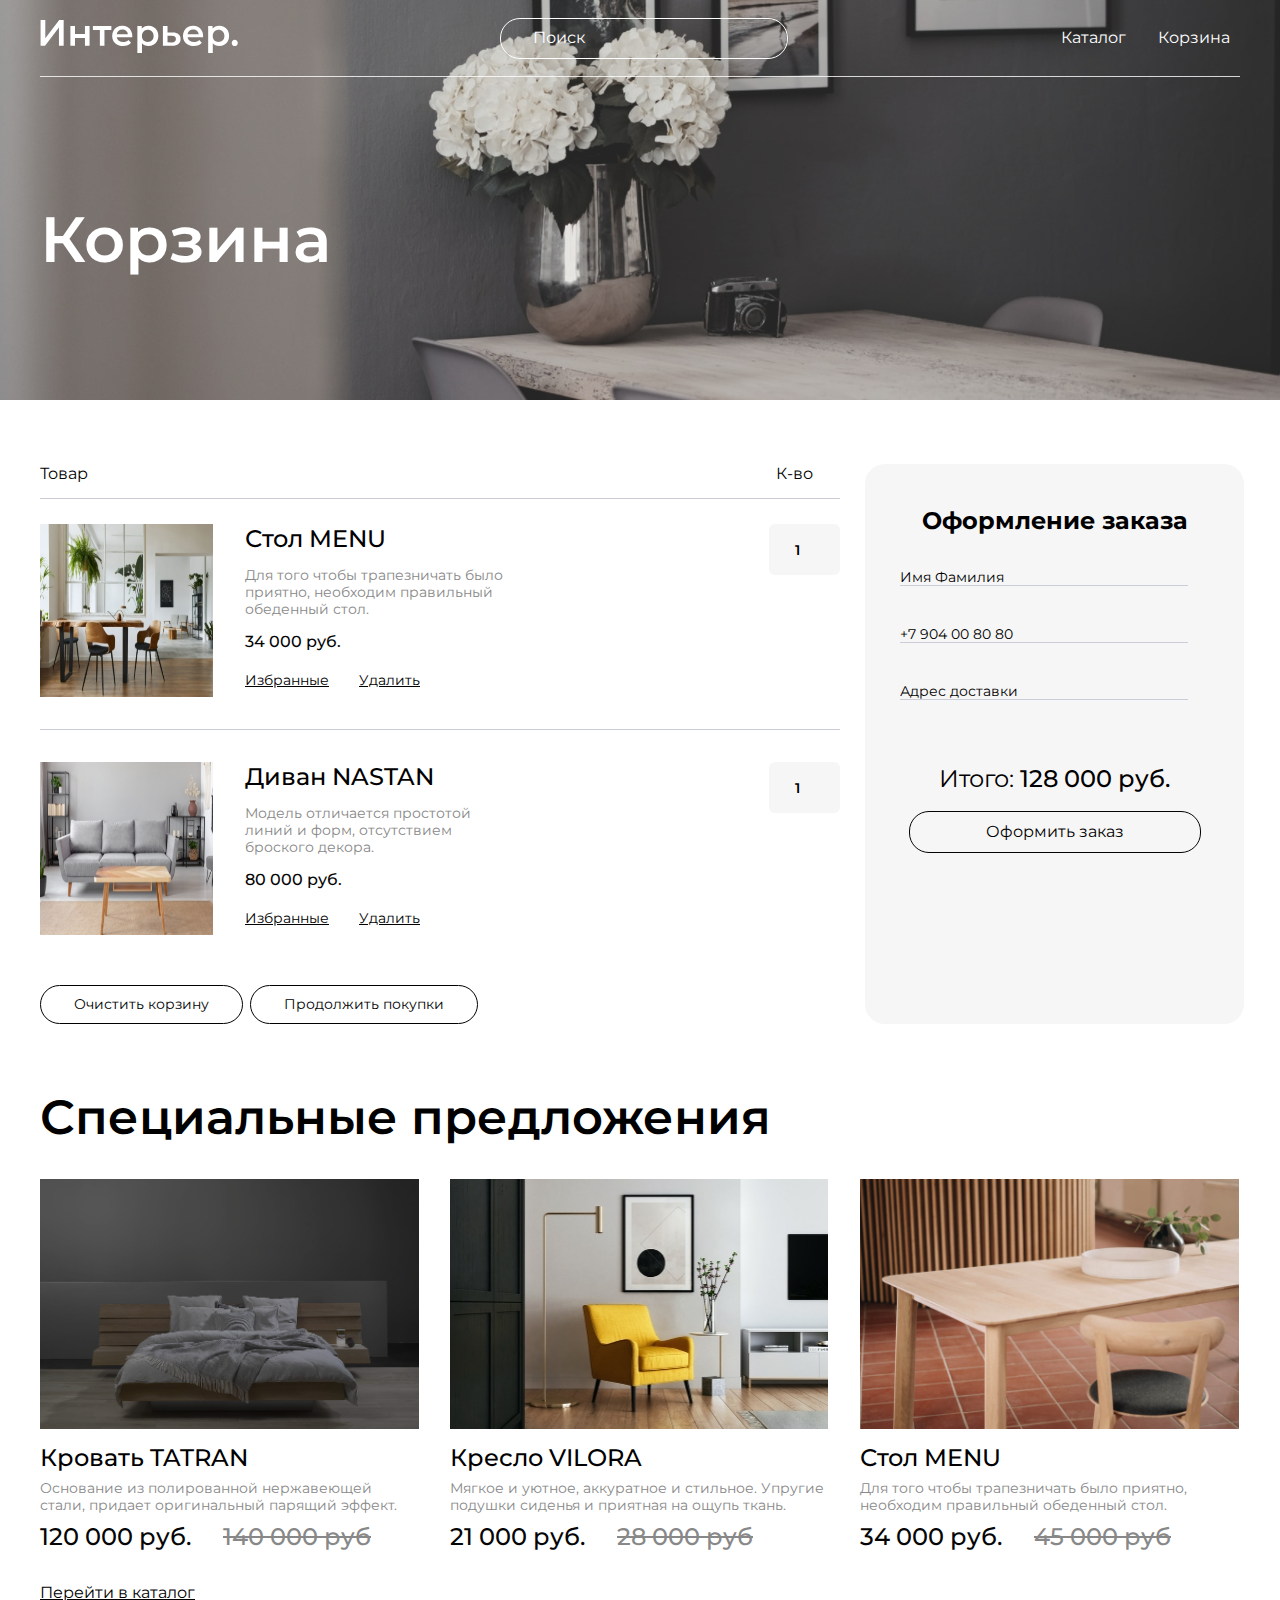
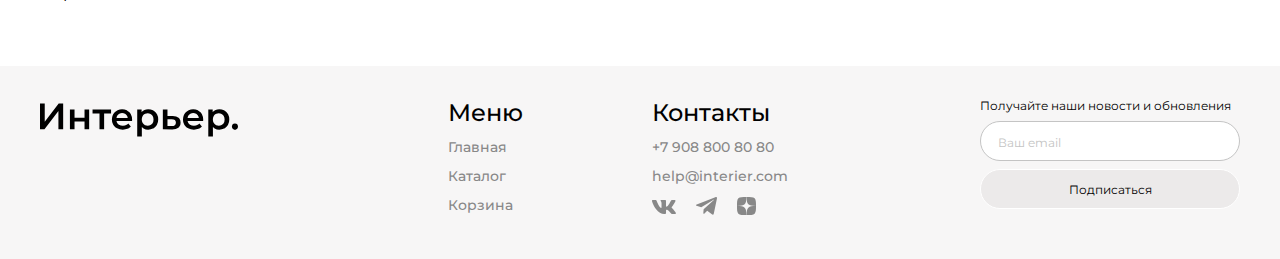
==== commit 5dcb213f: "end2" ====
--- a/cart.html
+++ b/cart.html
@@ -17,18 +17,18 @@
                     <li><a class="header__link" href="cart.html">Корзина</a></li>
                 </ul>
             </nav>
-            <div class="header__nav-mob">
+            <nav class="header__nav-mob">
                 <a href="#">
                     <svg width="19.000000" height="19.000000" viewBox="0 0 19 19" fill="none" xmlns="http://www.w3.org/2000/svg" xmlns:xlink="http://www.w3.org/1999/xlink">
                     <defs>
                         <clipPath id="clip352_123">
-                            <rect id="gg:search" rx="0.000000" width="18.000000" height="18.000000" transform="translate(0.500000 0.500000)" fill="white" fill-opacity="0"/>
+                            <rect class="gg:search" rx="0.000000" width="18.000000" height="18.000000" transform="translate(0.500000 0.500000)" fill="white" fill-opacity="0"/>
                         </clipPath>
                     </defs>
-                    <rect id="gg:search" rx="0.000000" width="18.000000" height="18.000000" transform="translate(0.500000 0.500000)" fill="#FFFFFF" fill-opacity="0"/>
+                    <rect class="gg:search" rx="0.000000" width="18.000000" height="18.000000" transform="translate(0.500000 0.500000)" fill="#FFFFFF" fill-opacity="0"/>
                     <g clip-path="url(#clip352_123)">
-                        <path id="Vector" d="M13.97 10.98C14.96 9.7 16.12 8.59 15.97 6.98C15.82 5.38 15.18 4.06 13.97 2.99C12.77 1.93 10.59 0.95 8.98 1C7.37 1.05 6.13 1.85 4.99 2.99C3.85 4.13 3.05 5.37 3 6.98C2.95 8.6 3.93 10.76 4.99 11.97C6.06 13.18 7.38 13.82 8.98 13.97C10.59 14.12 11.7 12.96 12.98 11.97L16.97 15.96C17.07 15.96 17.87 16 17.96 15.96C18 15.87 17.96 15.07 17.96 14.97L13.97 10.98ZM12.98 3.99C13.42 4.43 13.73 5.41 13.97 5.99C14.22 6.56 13.97 6.36 13.97 6.98C13.98 7.61 14.21 8.4 13.97 8.98C13.73 9.56 13.42 10.53 12.98 10.98C12.53 11.42 11.56 11.73 10.98 11.97C10.4 12.21 9.61 11.98 8.98 11.97C8.36 11.97 8.56 12.22 7.99 11.97C7.41 11.73 6.43 11.42 5.99 10.98C5.11 10.08 4.99 8.24 4.99 6.98C5 5.73 5.1 4.88 5.99 3.99C6.88 3.1 7.73 3 8.98 2.99C10.24 2.99 12.08 3.11 12.98 3.99Z" fill="#FFFFFF" fill-opacity="1.000000" fill-rule="evenodd"/>
-                        <path id="Vector" d="M16.18 7.25Q16.18 7.11 16.17 6.97Q16.05 5.71 15.55 4.7Q15.51 4.63 15.48 4.57Q14.98 3.61 14.11 2.84Q13.64 2.43 13.01 2.05Q12.39 1.68 11.71 1.39Q10.99 1.1 10.32 0.94Q9.59 0.78 8.98 0.8Q8.56 0.81 8.15 0.89Q7.41 1.04 6.72 1.41Q5.8 1.9 4.85 2.85Q3.9 3.8 3.41 4.72Q3.05 5.39 2.9 6.11Q2.81 6.54 2.8 6.98Q2.78 7.59 2.94 8.32Q3.1 8.99 3.39 9.71Q3.68 10.39 4.05 11.01Q4.43 11.64 4.84 12.11Q5.62 12.98 6.58 13.49Q6.64 13.52 6.7 13.55Q7.71 14.05 8.97 14.17Q9.11 14.18 9.25 14.18Q10.08 14.18 10.91 13.74Q11.3 13.53 11.75 13.2Q12.02 13 12.55 12.57Q12.79 12.37 12.96 12.24L16.88 16.16L16.97 16.16Q16.99 16.16 17.12 16.17Q17.45 16.18 17.62 16.18Q17.95 16.19 18.04 16.15L18.12 16.12L18.15 16.04Q18.19 15.95 18.18 15.62Q18.18 15.45 18.17 15.12Q18.16 14.99 18.16 14.97L18.16 14.88L14.24 10.96Q14.37 10.79 14.58 10.54Q15.01 10.01 15.21 9.74Q15.54 9.29 15.74 8.91Q16.18 8.08 16.18 7.25ZM13.97 10.98C14.12 10.78 14.27 10.6 14.42 10.41C15.28 9.36 16.1 8.35 15.97 6.98C15.82 5.38 15.18 4.06 13.97 2.99C12.77 1.93 10.59 0.95 8.98 1C7.37 1.05 6.13 1.85 4.99 2.99C3.85 4.13 3.05 5.37 3 6.98C2.95 8.6 3.93 10.76 4.99 11.97C6.06 13.18 7.38 13.82 8.98 13.97C10.35 14.1 11.36 13.28 12.42 12.42C12.6 12.27 12.79 12.12 12.98 11.97L16.97 15.96C16.99 15.96 17.05 15.97 17.12 15.97L17.13 15.97C17.39 15.98 17.89 16 17.96 15.96C18 15.89 17.98 15.39 17.97 15.13C17.97 15.05 17.96 14.99 17.96 14.97L13.97 10.98ZM12.98 3.99C13.42 4.43 13.73 5.41 13.97 5.99C14.12 6.32 14.09 6.39 14.05 6.52C14.01 6.61 13.97 6.72 13.97 6.98C13.97 7.19 14 7.41 14.03 7.63C14.08 8.1 14.13 8.59 13.97 8.98C13.73 9.56 13.42 10.53 12.98 10.98C12.53 11.42 11.56 11.73 10.98 11.97C10.59 12.14 10.1 12.08 9.63 12.03C9.41 12 9.19 11.97 8.98 11.97C8.72 11.97 8.61 12.01 8.52 12.05C8.39 12.09 8.32 12.12 7.99 11.97C7.41 11.73 6.43 11.42 5.99 10.98C5.11 10.08 4.99 8.24 4.99 6.98C5 5.73 5.1 4.88 5.99 3.99C6.88 3.1 7.73 3 8.98 2.99C10.24 2.99 12.08 3.11 12.98 3.99ZM13.63 5.66Q13.74 5.94 13.79 6.06Q13.87 6.27 13.88 6.35Q13.88 6.38 13.86 6.45Q13.82 6.56 13.8 6.65Q13.77 6.79 13.77 6.98Q13.77 7.2 13.83 7.65Q13.88 8.12 13.88 8.33Q13.88 8.68 13.79 8.9Q13.74 9.01 13.65 9.26Q13.42 9.86 13.28 10.14Q13.05 10.62 12.83 10.83Q12.62 11.05 12.15 11.28Q11.86 11.42 11.26 11.65Q11.01 11.74 10.9 11.79Q10.68 11.88 10.33 11.88Q10.12 11.88 9.65 11.83Q9.2 11.77 8.98 11.77Q8.79 11.77 8.65 11.8Q8.56 11.82 8.45 11.86Q8.38 11.88 8.35 11.88Q8.27 11.87 8.06 11.79Q7.94 11.74 7.65 11.63Q7.07 11.4 6.79 11.27Q6.34 11.04 6.13 10.84Q5.18 9.87 5.19 6.98Q5.19 6.47 5.23 6.13Q5.26 5.72 5.35 5.4Q5.44 5.09 5.6 4.82Q5.61 4.79 5.63 4.76Q5.83 4.44 6.13 4.13Q6.44 3.82 6.76 3.63Q6.79 3.62 6.82 3.6Q7.09 3.44 7.4 3.35Q7.72 3.26 8.13 3.23Q8.47 3.19 8.98 3.19Q11.87 3.18 12.84 4.13Q13.04 4.34 13.27 4.8Q13.4 5.07 13.63 5.66Z" fill="#FFFFFF" fill-opacity="1.000000" fill-rule="evenodd"/>
+                        <path class="Vector" d="M13.97 10.98C14.96 9.7 16.12 8.59 15.97 6.98C15.82 5.38 15.18 4.06 13.97 2.99C12.77 1.93 10.59 0.95 8.98 1C7.37 1.05 6.13 1.85 4.99 2.99C3.85 4.13 3.05 5.37 3 6.98C2.95 8.6 3.93 10.76 4.99 11.97C6.06 13.18 7.38 13.82 8.98 13.97C10.59 14.12 11.7 12.96 12.98 11.97L16.97 15.96C17.07 15.96 17.87 16 17.96 15.96C18 15.87 17.96 15.07 17.96 14.97L13.97 10.98ZM12.98 3.99C13.42 4.43 13.73 5.41 13.97 5.99C14.22 6.56 13.97 6.36 13.97 6.98C13.98 7.61 14.21 8.4 13.97 8.98C13.73 9.56 13.42 10.53 12.98 10.98C12.53 11.42 11.56 11.73 10.98 11.97C10.4 12.21 9.61 11.98 8.98 11.97C8.36 11.97 8.56 12.22 7.99 11.97C7.41 11.73 6.43 11.42 5.99 10.98C5.11 10.08 4.99 8.24 4.99 6.98C5 5.73 5.1 4.88 5.99 3.99C6.88 3.1 7.73 3 8.98 2.99C10.24 2.99 12.08 3.11 12.98 3.99Z" fill="#FFFFFF" fill-opacity="1.000000" fill-rule="evenodd"/>
+                        <path class="Vector" d="M16.18 7.25Q16.18 7.11 16.17 6.97Q16.05 5.71 15.55 4.7Q15.51 4.63 15.48 4.57Q14.98 3.61 14.11 2.84Q13.64 2.43 13.01 2.05Q12.39 1.68 11.71 1.39Q10.99 1.1 10.32 0.94Q9.59 0.78 8.98 0.8Q8.56 0.81 8.15 0.89Q7.41 1.04 6.72 1.41Q5.8 1.9 4.85 2.85Q3.9 3.8 3.41 4.72Q3.05 5.39 2.9 6.11Q2.81 6.54 2.8 6.98Q2.78 7.59 2.94 8.32Q3.1 8.99 3.39 9.71Q3.68 10.39 4.05 11.01Q4.43 11.64 4.84 12.11Q5.62 12.98 6.58 13.49Q6.64 13.52 6.7 13.55Q7.71 14.05 8.97 14.17Q9.11 14.18 9.25 14.18Q10.08 14.18 10.91 13.74Q11.3 13.53 11.75 13.2Q12.02 13 12.55 12.57Q12.79 12.37 12.96 12.24L16.88 16.16L16.97 16.16Q16.99 16.16 17.12 16.17Q17.45 16.18 17.62 16.18Q17.95 16.19 18.04 16.15L18.12 16.12L18.15 16.04Q18.19 15.95 18.18 15.62Q18.18 15.45 18.17 15.12Q18.16 14.99 18.16 14.97L18.16 14.88L14.24 10.96Q14.37 10.79 14.58 10.54Q15.01 10.01 15.21 9.74Q15.54 9.29 15.74 8.91Q16.18 8.08 16.18 7.25ZM13.97 10.98C14.12 10.78 14.27 10.6 14.42 10.41C15.28 9.36 16.1 8.35 15.97 6.98C15.82 5.38 15.18 4.06 13.97 2.99C12.77 1.93 10.59 0.95 8.98 1C7.37 1.05 6.13 1.85 4.99 2.99C3.85 4.13 3.05 5.37 3 6.98C2.95 8.6 3.93 10.76 4.99 11.97C6.06 13.18 7.38 13.82 8.98 13.97C10.35 14.1 11.36 13.28 12.42 12.42C12.6 12.27 12.79 12.12 12.98 11.97L16.97 15.96C16.99 15.96 17.05 15.97 17.12 15.97L17.13 15.97C17.39 15.98 17.89 16 17.96 15.96C18 15.89 17.98 15.39 17.97 15.13C17.97 15.05 17.96 14.99 17.96 14.97L13.97 10.98ZM12.98 3.99C13.42 4.43 13.73 5.41 13.97 5.99C14.12 6.32 14.09 6.39 14.05 6.52C14.01 6.61 13.97 6.72 13.97 6.98C13.97 7.19 14 7.41 14.03 7.63C14.08 8.1 14.13 8.59 13.97 8.98C13.73 9.56 13.42 10.53 12.98 10.98C12.53 11.42 11.56 11.73 10.98 11.97C10.59 12.14 10.1 12.08 9.63 12.03C9.41 12 9.19 11.97 8.98 11.97C8.72 11.97 8.61 12.01 8.52 12.05C8.39 12.09 8.32 12.12 7.99 11.97C7.41 11.73 6.43 11.42 5.99 10.98C5.11 10.08 4.99 8.24 4.99 6.98C5 5.73 5.1 4.88 5.99 3.99C6.88 3.1 7.73 3 8.98 2.99C10.24 2.99 12.08 3.11 12.98 3.99ZM13.63 5.66Q13.74 5.94 13.79 6.06Q13.87 6.27 13.88 6.35Q13.88 6.38 13.86 6.45Q13.82 6.56 13.8 6.65Q13.77 6.79 13.77 6.98Q13.77 7.2 13.83 7.65Q13.88 8.12 13.88 8.33Q13.88 8.68 13.79 8.9Q13.74 9.01 13.65 9.26Q13.42 9.86 13.28 10.14Q13.05 10.62 12.83 10.83Q12.62 11.05 12.15 11.28Q11.86 11.42 11.26 11.65Q11.01 11.74 10.9 11.79Q10.68 11.88 10.33 11.88Q10.12 11.88 9.65 11.83Q9.2 11.77 8.98 11.77Q8.79 11.77 8.65 11.8Q8.56 11.82 8.45 11.86Q8.38 11.88 8.35 11.88Q8.27 11.87 8.06 11.79Q7.94 11.74 7.65 11.63Q7.07 11.4 6.79 11.27Q6.34 11.04 6.13 10.84Q5.18 9.87 5.19 6.98Q5.19 6.47 5.23 6.13Q5.26 5.72 5.35 5.4Q5.44 5.09 5.6 4.82Q5.61 4.79 5.63 4.76Q5.83 4.44 6.13 4.13Q6.44 3.82 6.76 3.63Q6.79 3.62 6.82 3.6Q7.09 3.44 7.4 3.35Q7.72 3.26 8.13 3.23Q8.47 3.19 8.98 3.19Q11.87 3.18 12.84 4.13Q13.04 4.34 13.27 4.8Q13.4 5.07 13.63 5.66Z" fill="#FFFFFF" fill-opacity="1.000000" fill-rule="evenodd"/>
                     </g>
                     </svg>
                 </a>
@@ -38,15 +38,15 @@
                             Created with Pixso.
                     </desc>
                     <defs/>
-                    <rect id="Rectangle 46" width="5.000000" height="5.000000" fill="#FFFFFF" fill-opacity="1.000000"/>
-                    <rect id="Rectangle 41" y="7.000000" width="5.000000" height="5.000000" fill="#FFFFFF" fill-opacity="1.000000"/>
-                    <rect id="Rectangle 47" y="14.000000" width="5.000000" height="5.000000" fill="#FFFFFF" fill-opacity="1.000000"/>
-                    <rect id="Rectangle 48" x="7.000000" y="7.000000" width="5.000000" height="5.000000" fill="#FFFFFF" fill-opacity="1.000000"/>
-                    <rect id="Rectangle 45" x="7.000000" y="14.000000" width="5.000000" height="5.000000" fill="#FFFFFF" fill-opacity="1.000000"/>
-                    <rect id="Rectangle 49" x="7.000000" width="5.000000" height="5.000000" fill="#FFFFFF" fill-opacity="1.000000"/>
-                    <rect id="Rectangle 42" x="14.000000" y="7.000000" width="5.000000" height="5.000000" fill="#FFFFFF" fill-opacity="1.000000"/>
-                    <rect id="Rectangle 44" x="14.000000" y="14.000000" width="5.000000" height="5.000000" fill="#FFFFFF" fill-opacity="1.000000"/>
-                    <rect id="Rectangle 43" x="14.000000" width="5.000000" height="5.000000" fill="#FFFFFF" fill-opacity="1.000000"/>
+                    <rect id="Rectangle-46" width="5.000000" height="5.000000" fill="#FFFFFF" fill-opacity="1.000000"/>
+                    <rect id="Rectangle-41" y="7.000000" width="5.000000" height="5.000000" fill="#FFFFFF" fill-opacity="1.000000"/>
+                    <rect id="Rectangle-47" y="14.000000" width="5.000000" height="5.000000" fill="#FFFFFF" fill-opacity="1.000000"/>
+                    <rect id="Rectangle-48" x="7.000000" y="7.000000" width="5.000000" height="5.000000" fill="#FFFFFF" fill-opacity="1.000000"/>
+                    <rect id="Rectangle-45" x="7.000000" y="14.000000" width="5.000000" height="5.000000" fill="#FFFFFF" fill-opacity="1.000000"/>
+                    <rect id="Rectangle-49" x="7.000000" width="5.000000" height="5.000000" fill="#FFFFFF" fill-opacity="1.000000"/>
+                    <rect id="Rectangle-42" x="14.000000" y="7.000000" width="5.000000" height="5.000000" fill="#FFFFFF" fill-opacity="1.000000"/>
+                    <rect id="Rectangle-44" x="14.000000" y="14.000000" width="5.000000" height="5.000000" fill="#FFFFFF" fill-opacity="1.000000"/>
+                    <rect id="Rectangle-43" x="14.000000" width="5.000000" height="5.000000" fill="#FFFFFF" fill-opacity="1.000000"/>
                 </svg>
                 </a>
                 <a href="cart.html">
@@ -56,16 +56,16 @@
                     </desc>
                     <defs>
                         <clipPath id="clip352_137">
-                            <rect id="jam:shopping-cart" rx="0.000000" width="24.000000" height="24.000000" transform="matrix(-1 0 0 1 25.5 0.5)" fill="white" fill-opacity="0"/>
+                            <rect class="jam:shopping-cart" rx="0.000000" width="24.000000" height="24.000000" transform="matrix(-1 0 0 1 25.5 0.5)" fill="white" fill-opacity="0"/>
                         </clipPath>
                     </defs>
-                    <rect id="jam:shopping-cart" rx="0.000000" width="24.000000" height="24.000000" transform="matrix(-1 0 0 1 25.5 0.5)" fill="#FFFFFF" fill-opacity="0"/>
+                    <rect class="jam:shopping-cart" rx="0.000000" width="24.000000" height="24.000000" transform="matrix(-1 0 0 1 25.5 0.5)" fill="#FFFFFF" fill-opacity="0"/>
                     <g clip-path="url(#clip352_137)">
                         <path id="Vector" d="M14.97 21C15.53 21 15.57 20.4 15.96 20C16.36 19.6 16.95 19.57 16.95 19C16.95 18.44 16.36 17.41 15.96 17.01C15.57 16.62 15.53 17.01 14.97 17.01C14.41 17.01 13.38 16.62 12.99 17.01C12.59 17.41 12.99 18.44 12.99 19C12.99 19.57 12.59 19.6 12.99 20C13.38 20.4 14.41 21 14.97 21ZM7.03 21C7.59 21 8.62 20.4 9.02 20C9.41 19.6 9.02 19.57 9.02 19C9.02 18.44 9.41 17.41 9.02 17.01C8.62 16.62 7.59 17.01 7.03 17.01C6.48 17.01 6.44 16.62 6.04 17.01C5.65 17.41 5.05 18.44 5.05 19C5.05 19.57 5.65 19.6 6.04 20C6.44 20.4 6.48 21 7.03 21ZM20.92 6.07C21.18 6.06 21.73 6.26 21.91 6.07C22.1 5.88 21.91 5.34 21.91 5.07C21.91 4.81 22.1 4.27 21.91 4.08C21.73 3.89 21.18 4.09 20.92 4.08L19.93 4.08C18.98 4.08 18.15 5.14 17.95 6.07L15.96 12.04C15.76 12.97 15.92 13.03 14.97 13.03L7.03 13.03L5.05 7.06L14.97 7.06C15.23 7.05 15.78 7.25 15.96 7.06C16.14 6.87 15.96 6.33 15.96 6.07C15.96 5.81 16.14 5.26 15.96 5.07C15.78 4.88 15.23 5.08 14.97 5.07L5.05 5.07C4.74 5.07 4.33 4.94 4.06 5.07C3.78 5.21 3.26 5.82 3.07 6.07C2.88 6.31 3.13 6.76 3.07 7.06C3 7.37 2.99 7.76 3.07 8.06L5.05 14.03C5.16 14.47 4.7 14.75 5.05 15.02C5.4 15.3 6.58 15.02 7.03 15.02L14.97 15.02C15.89 15.02 16.24 14.61 16.95 14.03C17.67 13.45 17.75 12.94 17.95 12.04L19.93 6.07L20.92 6.07Z" fill="#FFFFFF" fill-opacity="1.000000" fill-rule="nonzero"/>
                     </g>
                 </svg>
                 </a>
-            </div>
+            </nav>
         </header>
         <h1 class="top__heading">Корзина</h1>
     </section>
@@ -112,20 +112,20 @@
                 <button class="cart__button">Продолжить покупки</button>
             </div>
         </div>
-        <form action="" class="cart__form">
-            <h1 class="cart__form-heading">Оформление заказа</h1>
+        <form action="#" class="cart__form">
+            <h2 class="cart__form-heading">Оформление заказа</h2>
             <div class="cart__form-inputs">
                 <input type="text" placeholder="Имя Фамилия" class="cart__form-input">
                 <input type="tel" placeholder="+7 904 00 80 80" class="cart__form-input">
                 <input type="text" placeholder="Адрес доставки" class="cart__form-input">
             </div>
-            <h1 class="cart__form-total">Итого: <span class="cart__form-price">128 000 руб.</span></h1>
+            <h3 class="cart__form-total">Итого: <span class="cart__form-price">128 000 руб.</span></h3>
             <button class="cart__form-button" type="submit">Оформить заказ</button>
         </form>
     </section>
-    <section class="product-box center">img
+    <section class="product-box center">
         <h2 class="product-box__text">Специальные предложения</h2>
-        <section class="product-content">
+        <div class="product-content">
             <article class="product">    
                 <img class="product__img" src="images/catalog-1.jpeg" alt="img">
                 <h3 class="product__name">Кровать TATRAN</h3>
@@ -153,7 +153,7 @@
                     <p class="product__price product__price_crossed">45 000 руб</p>
                 </div>
             </article>
-        </section>
+        </div>
     </section>
     <div class="link-box center">
         <a href="#" class="link-box__link link-box__link-cart">Перейти в каталог</a>
@@ -165,9 +165,9 @@
             <div class="footer__info">
                 <nav class="footer__item">
                     <h3 class="footer__text">Меню</h3>
-                    <a href="" class="footer__url" href="index.html">Главная</a>
-                    <a href="" class="footer__url" href="catalog.html">Каталог</a>
-                    <a href="" class="footer__url" href="cart.html">Корзина</a>
+                    <a class="footer__url" href="index.html">Главная</a>
+                    <a class="footer__url" href="catalog.html">Каталог</a>
+                    <a class="footer__url" href="cart.html">Корзина</a>
                 </nav>
                 <div class="footer__item">
                     <h3 class="footer__text">Контакты</h3>
@@ -177,19 +177,19 @@
                         <a href="https://vk.com/">
                             <svg class="network" width="24.000488" height="14.000000" viewBox="0 0 24.0005 14" fill="none" xmlns="http://www.w3.org/2000/svg" xmlns:xlink="http://www.w3.org/1999/xlink">
                                 <defs/>
-                                <path id="Vector" d="M23.45 0.94C23.61 0.4 23.45 0 22.65 0L20.03 0C19.36 0 19.05 0.34 18.88 0.72C18.88 0.72 17.55 3.92 15.66 6C15.04 6.6 14.77 6.79 14.43 6.79C14.27 6.79 14.01 6.6 14.01 6.05L14.01 0.94C14.01 0.29 13.83 0 13.27 0L9.15 0C8.73 0 8.48 0.3 8.48 0.59C8.48 1.21 9.42 1.35 9.52 3.1L9.52 6.9C9.52 7.73 9.37 7.88 9.03 7.88C8.14 7.88 5.98 4.67 4.69 1C4.44 0.28 4.19 0 3.52 0L0.89 0C0.14 0 0 0.34 0 0.72C0 1.41 0.88 4.79 4.14 9.28C6.31 12.34 9.37 14 12.15 14C13.82 14 14.02 13.63 14.02 12.99L14.02 10.68C14.02 9.94 14.18 9.79 14.71 9.79C15.1 9.79 15.77 9.99 17.33 11.46C19.11 13.21 19.4 14 20.4 14L23.03 14C23.78 14 24.15 13.63 23.93 12.9C23.7 12.18 22.85 11.12 21.72 9.88C21.11 9.17 20.19 8.4 19.91 8.02C19.52 7.53 19.63 7.31 19.91 6.87C19.91 6.87 23.11 2.45 23.44 0.94L23.45 0.94Z" fill="#888888" fill-opacity="1.000000" fill-rule="evenodd"/>
+                                <path class="Vector" d="M23.45 0.94C23.61 0.4 23.45 0 22.65 0L20.03 0C19.36 0 19.05 0.34 18.88 0.72C18.88 0.72 17.55 3.92 15.66 6C15.04 6.6 14.77 6.79 14.43 6.79C14.27 6.79 14.01 6.6 14.01 6.05L14.01 0.94C14.01 0.29 13.83 0 13.27 0L9.15 0C8.73 0 8.48 0.3 8.48 0.59C8.48 1.21 9.42 1.35 9.52 3.1L9.52 6.9C9.52 7.73 9.37 7.88 9.03 7.88C8.14 7.88 5.98 4.67 4.69 1C4.44 0.28 4.19 0 3.52 0L0.89 0C0.14 0 0 0.34 0 0.72C0 1.41 0.88 4.79 4.14 9.28C6.31 12.34 9.37 14 12.15 14C13.82 14 14.02 13.63 14.02 12.99L14.02 10.68C14.02 9.94 14.18 9.79 14.71 9.79C15.1 9.79 15.77 9.99 17.33 11.46C19.11 13.21 19.4 14 20.4 14L23.03 14C23.78 14 24.15 13.63 23.93 12.9C23.7 12.18 22.85 11.12 21.72 9.88C21.11 9.17 20.19 8.4 19.91 8.02C19.52 7.53 19.63 7.31 19.91 6.87C19.91 6.87 23.11 2.45 23.44 0.94L23.45 0.94Z" fill="#888888" fill-opacity="1.000000" fill-rule="evenodd"/>
                             </svg>
                         </a>
                         <a href="https://telegram.org/">
                             <svg class="network" width="21.000000" height="17.675781" viewBox="0 0 21 17.6758" fill="none" xmlns="http://www.w3.org/2000/svg" xmlns:xlink="http://www.w3.org/1999/xlink">
                             <defs/>
-                            <path id="Vector" d="M19.29 0.2L0.69 7.41C-0.06 7.74 -0.32 8.42 0.5 8.78L5.28 10.31L16.82 3.14C17.45 2.69 18.09 2.81 17.54 3.3L7.63 12.32L7.31 16.14C7.6 16.73 8.13 16.73 8.47 16.44L11.21 13.83L15.91 17.37C17 18.02 17.59 17.6 17.83 16.41L20.91 1.74C21.23 0.28 20.68 -0.37 19.29 0.2Z" fill="#888888" fill-opacity="1.000000" fill-rule="nonzero"/>
+                            <path class="Vector" d="M19.29 0.2L0.69 7.41C-0.06 7.74 -0.32 8.42 0.5 8.78L5.28 10.31L16.82 3.14C17.45 2.69 18.09 2.81 17.54 3.3L7.63 12.32L7.31 16.14C7.6 16.73 8.13 16.73 8.47 16.44L11.21 13.83L15.91 17.37C17 18.02 17.59 17.6 17.83 16.41L20.91 1.74C21.23 0.28 20.68 -0.37 19.29 0.2Z" fill="#888888" fill-opacity="1.000000" fill-rule="nonzero"/>
                         </svg>
                         </a>
                         <a href="https://dzen.ru">
                             <svg class="network" width="19.000000" height="18.000000" viewBox="0 0 19 18" fill="none" xmlns="http://www.w3.org/2000/svg" xmlns:xlink="http://www.w3.org/1999/xlink">
                             <defs/>
-                            <path id="Vector" d="M11.33 10.73C9.83 12.19 9.73 14.01 9.6 18C13.52 18 16.23 17.98 17.62 16.7C18.98 15.37 19 12.68 19 9.09C14.79 9.22 12.87 9.32 11.33 10.73ZM0 9.09C0 12.68 0.01 15.37 1.37 16.7C2.76 17.98 5.47 18 9.39 18C9.26 14.01 9.16 12.19 7.66 10.73C6.12 9.32 4.2 9.21 0 9.09ZM9.39 0C5.48 0 2.76 0.01 1.37 1.29C0.01 2.62 0 5.31 0 8.9C4.2 8.77 6.12 8.67 7.66 7.26C9.16 5.8 9.26 3.98 9.39 0ZM11.33 7.26C9.83 5.8 9.73 3.98 9.6 0C13.52 0 16.23 0.01 17.62 1.29C18.98 2.62 19 5.31 19 8.9C14.79 8.77 12.87 8.67 11.33 7.26Z" fill="#888888" fill-opacity="1.000000" fill-rule="nonzero"/>
+                            <path class="Vector" d="M11.33 10.73C9.83 12.19 9.73 14.01 9.6 18C13.52 18 16.23 17.98 17.62 16.7C18.98 15.37 19 12.68 19 9.09C14.79 9.22 12.87 9.32 11.33 10.73ZM0 9.09C0 12.68 0.01 15.37 1.37 16.7C2.76 17.98 5.47 18 9.39 18C9.26 14.01 9.16 12.19 7.66 10.73C6.12 9.32 4.2 9.21 0 9.09ZM9.39 0C5.48 0 2.76 0.01 1.37 1.29C0.01 2.62 0 5.31 0 8.9C4.2 8.77 6.12 8.67 7.66 7.26C9.16 5.8 9.26 3.98 9.39 0ZM11.33 7.26C9.83 5.8 9.73 3.98 9.6 0C13.52 0 16.23 0.01 17.62 1.29C18.98 2.62 19 5.31 19 8.9C14.79 8.77 12.87 8.67 11.33 7.26Z" fill="#888888" fill-opacity="1.000000" fill-rule="nonzero"/>
                         </svg>
                         </a>
                     </div>
--- a/style.css
+++ b/style.css
@@ -24,6 +24,10 @@
   background-color: black;
   color: white;
   cursor: pointer;
+}
+
+button {
+  transition: background-color 0.3s ease-in-out;
 }
 
 .top {
@@ -56,6 +60,7 @@
   height: 41px;
   background: transparent;
   padding-left: 32px;
+  color: white;
 }
 
 .header__input::-moz-placeholder {
@@ -197,20 +202,19 @@
   background-size: cover;
 }
 
+.product {
+  width: 378px;
+}
+.product-content {
+  display: flex;
+  flex-wrap: wrap;
+  row-gap: 56px;
+  -moz-column-gap: 32px;
+       column-gap: 32px;
+}
 .product-box_margin {
   margin-top: 64px;
 }
-
-.product-content {
-  display: flex;
-  flex-wrap: wrap;
-  gap: 32px;
-}
-
-.product {
-  width: 378px;
-}
-
 .product-box__text {
   font-weight: 600;
   font-size: 48px;
@@ -218,7 +222,6 @@
   color: #000000;
   margin-bottom: 32px;
 }
-
 .product__name {
   font-weight: 500;
   font-size: 24px;
@@ -227,22 +230,18 @@
   margin-bottom: 8px;
   margin-top: 10px;
 }
-
 .product__description {
   font-size: 14px;
   line-height: 17px;
   color: #888888;
   margin-bottom: 8px;
 }
-
 .product__price {
   font-weight: 500;
   font-size: 24px;
   line-height: 29px;
   color: #050505;
-  padding-bottom: 19px;
-}
-
+}
 .product__price_crossed {
   text-decoration-line: line-through;
   color: #888888;
@@ -274,7 +273,6 @@
   padding-bottom: 40px;
   display: flex;
   justify-content: space-between;
-  align-items: center;
   flex-wrap: wrap;
 }
 
@@ -349,6 +347,10 @@
   padding-left: 17px;
 }
 
+.news__input:focus, .header__input:focus {
+  outline: none;
+}
+
 .news__input::-moz-placeholder {
   color: rgb(196, 196, 196);
   font-family: "Montserrat";
@@ -570,6 +572,7 @@
 }
 .cart__form-input {
   border: none;
+  outline: none;
   border-bottom: 1px solid rgb(202, 205, 216);
   background-color: transparent;
 }
@@ -696,6 +699,12 @@
   height: 11px;
   pointer-events: none;
   box-sizing: border-box;
+}
+
+.filters__nav {
+  display: flex;
+  gap: 10px;
+  align-items: center;
 }
 
 .filter_thin-text {
@@ -1208,6 +1217,7 @@
   .product-content {
     display: flex;
     justify-content: center;
+    gap: 32px;
   }
   .product {
     width: 343px;
@@ -1230,6 +1240,6 @@
   }
   .footer__content {
     justify-content: center;
-    gap: 34px;
+    gap: 69px;
   }
 }/*# sourceMappingURL=style.css.map */